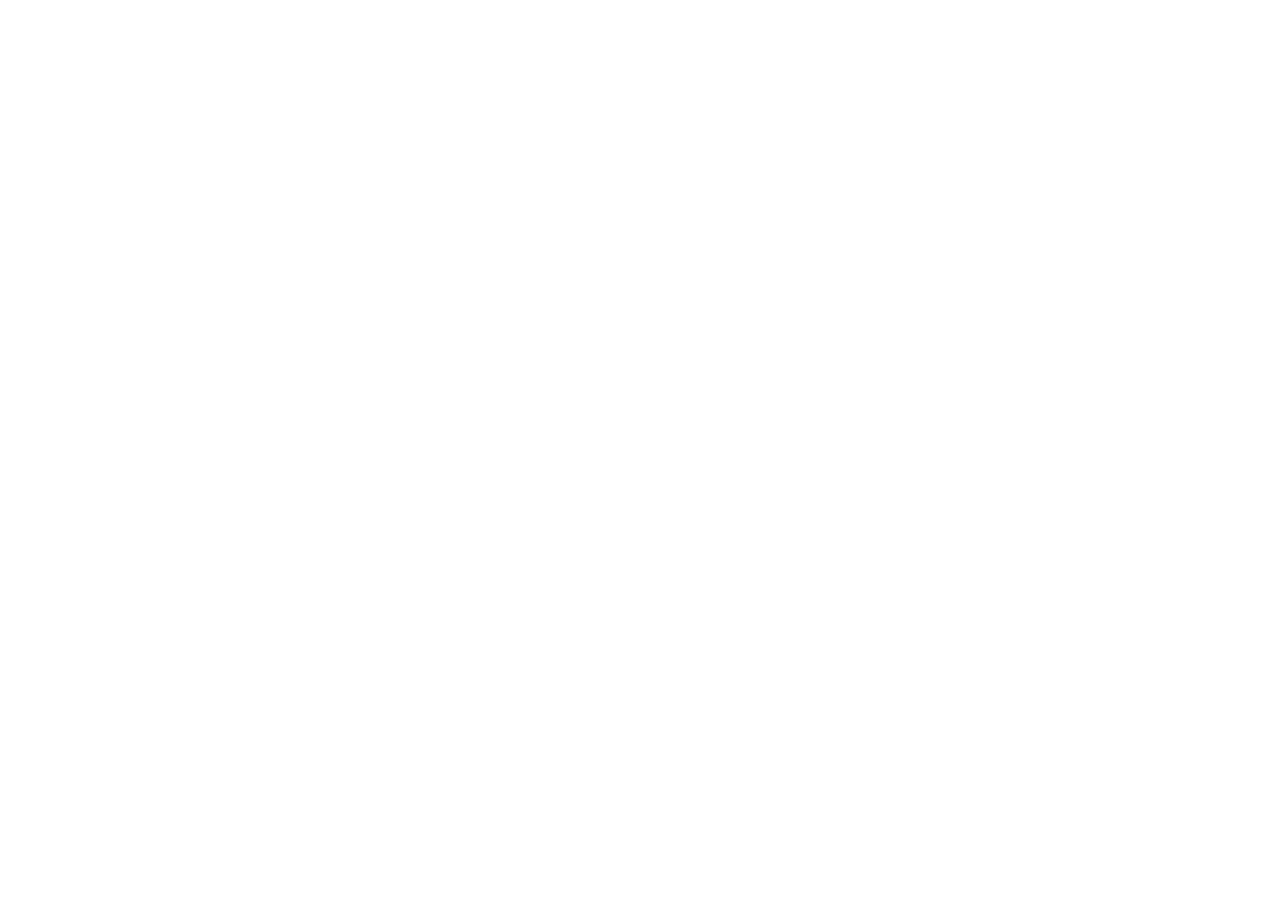
==== index.html @ 12597b74 "init project" ====
<!DOCTYPE html>
<html lang="en">
  <head>
    <meta charset="UTF-8" />
    <meta http-equiv="X-UA-Compatible" content="IE=edge" />
    <meta name="viewport" content="width=device-width, initial-scale=1.0" />
    <title>Document</title>
  </head>
  <body></body>
</html>
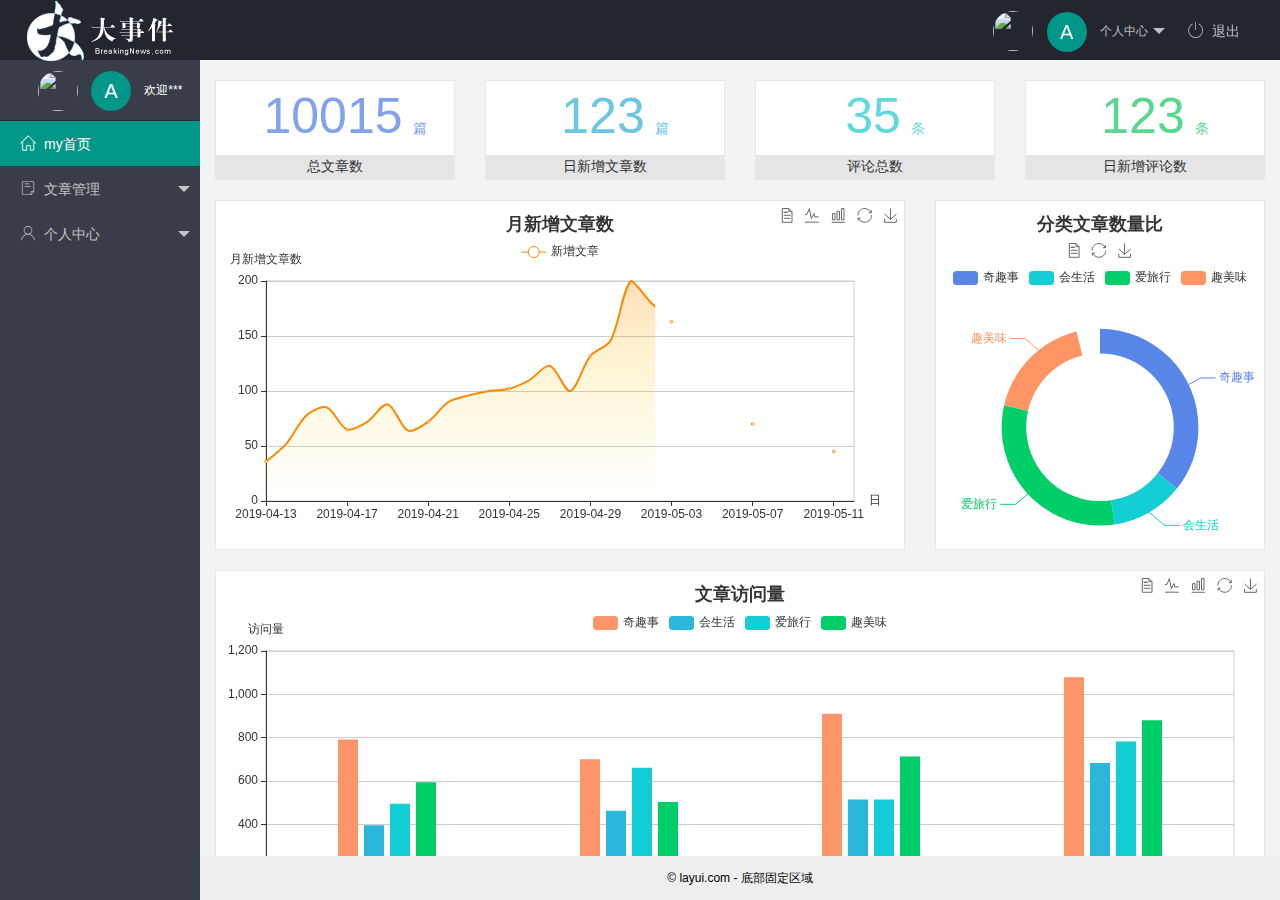
==== commit 6f96bb7e: "完成了主页功能的提交" ====
--- a/index.html
+++ b/index.html
@@ -4,7 +4,120 @@
     <meta charset="UTF-8" />
     <meta http-equiv="X-UA-Compatible" content="IE=edge" />
     <meta name="viewport" content="width=device-width, initial-scale=1.0" />
-    <title>Document</title>
+    <title>后台主页</title>
+    <!-- 导入layui的样式表 -->
+    <link rel="stylesheet" href="/assets/lib/layui/css/layui.css" />
+    <!-- 导入第三方图标库 -->
+    <link rel="stylesheet" href="/assets/fonts/iconfont.css" />
+    <!-- 导入自己的样式表 -->
+    <link rel="stylesheet" href="/assets/css/index.css" />
   </head>
-  <body></body>
+  <body class="layui-layout-body">
+    <div class="layui-layout layui-layout-admin">
+      <div class="layui-header">
+        <div class="layui-logo">
+          <img src="./assets/images/logo.png" alt="" />
+        </div>
+        <!-- 头部区域（可配合layui已有的水平导航） -->
+        <ul class="layui-nav layui-layout-right">
+          <li class="layui-nav-item">
+            <a href="javascript:;" class="userinfo">
+              <img src="http://t.cn/RCzsdCq" class="layui-nav-img" />
+              <span class="text-avatar">A</span>
+              个人中心
+            </a>
+            <dl class="layui-nav-child">
+              <dd><a href="">基本资料</a></dd>
+              <dd><a href="">更换头像</a></dd>
+              <dd><a href="">重置密码</a></dd>
+            </dl>
+          </li>
+          <li class="layui-nav-item">
+            <a href="javascript:;" id="btnLogout"><span class="iconfont icon-tuichu"></span>退出</a>
+          </li>
+        </ul>
+      </div>
+
+      <div class="layui-side layui-bg-black">
+        <div class="layui-side-scroll">
+          <div href="javascript:;" class="userinfo">
+            <img src="http://t.cn/RCzsdCq" class="layui-nav-img" />
+            <span class="text-avatar">A</span>
+            <span id="welcome">欢迎***</span>
+          </div>
+          <!-- 左侧导航区域（可配合layui已有的垂直导航） -->
+          <ul class="layui-nav layui-nav-tree" lay-shrink="all">
+            <li class="layui-nav-item layui-this">
+              <a href="./home/dashboard.html" target="fm"
+                ><span class="iconfont icon-home"></span>my首页</a
+              >
+            </li>
+            <li class="layui-nav-item">
+              <a class="" href="javascript:;"
+                ><span class="iconfont icon-16"></span>文章管理</a
+              >
+              <dl class="layui-nav-child">
+                <dd>
+                  <a href="javascript:;"
+                    ><i class="layui-icon layui-icon-app"></i>文章类别</a
+                  >
+                </dd>
+                <dd>
+                  <a href="javascript:;"
+                    ><i class="layui-icon layui-icon-app"></i>文章列表</a
+                  >
+                </dd>
+                <dd>
+                  <a href="javascript:;"
+                    ><i class="layui-icon layui-icon-app"></i>发布文章</a
+                  >
+                </dd>
+              </dl>
+            </li>
+            <li class="layui-nav-item">
+              <a href="javascript:;"
+                ><span class="iconfont icon-user"></span>个人中心</a
+              >
+              <dl class="layui-nav-child">
+                <dd>
+                  <a href="javascript:;"
+                    ><i class="layui-icon layui-icon-app"></i>基本资料</a
+                  >
+                </dd>
+                <dd>
+                  <a href="javascript:;"
+                    ><i class="layui-icon layui-icon-app"></i>更换头像</a
+                  >
+                </dd>
+                <dd>
+                  <a href="javascript:;"
+                    ><i class="layui-icon layui-icon-app"></i>重置密码</a
+                  >
+                </dd>
+              </dl>
+            </li>
+          </ul>
+        </div>
+      </div>
+
+      <div class="layui-body">
+        <!-- 内容主体区域 -->
+        <iframe name="fm" src="./home/dashboard.html" frameborder="0"></iframe>
+      </div>
+
+      <div class="layui-footer">
+        <!-- 底部固定区域 -->
+        © layui.com - 底部固定区域
+      </div>
+    </div>
+
+    <!-- 导入layui的js文件 -->
+    <script src="/assets/lib/layui/layui.all.js"></script>
+    <!-- 导入jquery -->
+    <script src="/assets/lib/jquery.js"></script>
+    <!-- 导入自己封装的baseAPI -->
+    <script src="/assets/js/baseAPI.js"></script>
+    <!-- 导入自己的jquery文件 -->
+    <script src="/assets/js/index.js"></script>
+  </body>
 </html>
--- a/assets/lib/layui/css/layui.css
+++ b/assets/lib/layui/css/layui.css
@@ -0,0 +1,2 @@
+/** layui-v2.5.5 MIT License By https://www.layui.com */
+ .layui-inline,img{display:inline-block;vertical-align:middle}h1,h2,h3,h4,h5,h6{font-weight:400}.layui-edge,.layui-header,.layui-inline,.layui-main{position:relative}.layui-body,.layui-edge,.layui-elip{overflow:hidden}.layui-btn,.layui-edge,.layui-inline,img{vertical-align:middle}.layui-btn,.layui-disabled,.layui-icon,.layui-unselect{-moz-user-select:none;-webkit-user-select:none;-ms-user-select:none}.layui-elip,.layui-form-checkbox span,.layui-form-pane .layui-form-label{text-overflow:ellipsis;white-space:nowrap}.layui-breadcrumb,.layui-tree-btnGroup{visibility:hidden}blockquote,body,button,dd,div,dl,dt,form,h1,h2,h3,h4,h5,h6,input,li,ol,p,pre,td,textarea,th,ul{margin:0;padding:0;-webkit-tap-highlight-color:rgba(0,0,0,0)}a:active,a:hover{outline:0}img{border:none}li{list-style:none}table{border-collapse:collapse;border-spacing:0}h4,h5,h6{font-size:100%}button,input,optgroup,option,select,textarea{font-family:inherit;font-size:inherit;font-style:inherit;font-weight:inherit;outline:0}pre{white-space:pre-wrap;white-space:-moz-pre-wrap;white-space:-pre-wrap;white-space:-o-pre-wrap;word-wrap:break-word}body{line-height:24px;font:14px Helvetica Neue,Helvetica,PingFang SC,Tahoma,Arial,sans-serif}hr{height:1px;margin:10px 0;border:0;clear:both}a{color:#333;text-decoration:none}a:hover{color:#777}a cite{font-style:normal;*cursor:pointer}.layui-border-box,.layui-border-box *{box-sizing:border-box}.layui-box,.layui-box *{box-sizing:content-box}.layui-clear{clear:both;*zoom:1}.layui-clear:after{content:'\20';clear:both;*zoom:1;display:block;height:0}.layui-inline{*display:inline;*zoom:1}.layui-edge{display:inline-block;width:0;height:0;border-width:6px;border-style:dashed;border-color:transparent}.layui-edge-top{top:-4px;border-bottom-color:#999;border-bottom-style:solid}.layui-edge-right{border-left-color:#999;border-left-style:solid}.layui-edge-bottom{top:2px;border-top-color:#999;border-top-style:solid}.layui-edge-left{border-right-color:#999;border-right-style:solid}.layui-disabled,.layui-disabled:hover{color:#d2d2d2!important;cursor:not-allowed!important}.layui-circle{border-radius:100%}.layui-show{display:block!important}.layui-hide{display:none!important}@font-face{font-family:layui-icon;src:url(../font/iconfont.eot?v=250);src:url(../font/iconfont.eot?v=250#iefix) format('embedded-opentype'),url(../font/iconfont.woff2?v=250) format('woff2'),url(../font/iconfont.woff?v=250) format('woff'),url(../font/iconfont.ttf?v=250) format('truetype'),url(../font/iconfont.svg?v=250#layui-icon) format('svg')}.layui-icon{font-family:layui-icon!important;font-size:16px;font-style:normal;-webkit-font-smoothing:antialiased;-moz-osx-font-smoothing:grayscale}.layui-icon-reply-fill:before{content:"\e611"}.layui-icon-set-fill:before{content:"\e614"}.layui-icon-menu-fill:before{content:"\e60f"}.layui-icon-search:before{content:"\e615"}.layui-icon-share:before{content:"\e641"}.layui-icon-set-sm:before{content:"\e620"}.layui-icon-engine:before{content:"\e628"}.layui-icon-close:before{content:"\1006"}.layui-icon-close-fill:before{content:"\1007"}.layui-icon-chart-screen:before{content:"\e629"}.layui-icon-star:before{content:"\e600"}.layui-icon-circle-dot:before{content:"\e617"}.layui-icon-chat:before{content:"\e606"}.layui-icon-release:before{content:"\e609"}.layui-icon-list:before{content:"\e60a"}.layui-icon-chart:before{content:"\e62c"}.layui-icon-ok-circle:before{content:"\1005"}.layui-icon-layim-theme:before{content:"\e61b"}.layui-icon-table:before{content:"\e62d"}.layui-icon-right:before{content:"\e602"}.layui-icon-left:before{content:"\e603"}.layui-icon-cart-simple:before{content:"\e698"}.layui-icon-face-cry:before{content:"\e69c"}.layui-icon-face-smile:before{content:"\e6af"}.layui-icon-survey:before{content:"\e6b2"}.layui-icon-tree:before{content:"\e62e"}.layui-icon-upload-circle:before{content:"\e62f"}.layui-icon-add-circle:before{content:"\e61f"}.layui-icon-download-circle:before{content:"\e601"}.layui-icon-templeate-1:before{content:"\e630"}.layui-icon-util:before{content:"\e631"}.layui-icon-face-surprised:before{content:"\e664"}.layui-icon-edit:before{content:"\e642"}.layui-icon-speaker:before{content:"\e645"}.layui-icon-down:before{content:"\e61a"}.layui-icon-file:before{content:"\e621"}.layui-icon-layouts:before{content:"\e632"}.layui-icon-rate-half:before{content:"\e6c9"}.layui-icon-add-circle-fine:before{content:"\e608"}.layui-icon-prev-circle:before{content:"\e633"}.layui-icon-read:before{content:"\e705"}.layui-icon-404:before{content:"\e61c"}.layui-icon-carousel:before{content:"\e634"}.layui-icon-help:before{content:"\e607"}.layui-icon-code-circle:before{content:"\e635"}.layui-icon-water:before{content:"\e636"}.layui-icon-username:before{content:"\e66f"}.layui-icon-find-fill:before{content:"\e670"}.layui-icon-about:before{content:"\e60b"}.layui-icon-location:before{content:"\e715"}.layui-icon-up:before{content:"\e619"}.layui-icon-pause:before{content:"\e651"}.layui-icon-date:before{content:"\e637"}.layui-icon-layim-uploadfile:before{content:"\e61d"}.layui-icon-delete:before{content:"\e640"}.layui-icon-play:before{content:"\e652"}.layui-icon-top:before{content:"\e604"}.layui-icon-friends:before{content:"\e612"}.layui-icon-refresh-3:before{content:"\e9aa"}.layui-icon-ok:before{content:"\e605"}.layui-icon-layer:before{content:"\e638"}.layui-icon-face-smile-fine:before{content:"\e60c"}.layui-icon-dollar:before{content:"\e659"}.layui-icon-group:before{content:"\e613"}.layui-icon-layim-download:before{content:"\e61e"}.layui-icon-picture-fine:before{content:"\e60d"}.layui-icon-link:before{content:"\e64c"}.layui-icon-diamond:before{content:"\e735"}.layui-icon-log:before{content:"\e60e"}.layui-icon-rate-solid:before{content:"\e67a"}.layui-icon-fonts-del:before{content:"\e64f"}.layui-icon-unlink:before{content:"\e64d"}.layui-icon-fonts-clear:before{content:"\e639"}.layui-icon-triangle-r:before{content:"\e623"}.layui-icon-circle:before{content:"\e63f"}.layui-icon-radio:before{content:"\e643"}.layui-icon-align-center:before{content:"\e647"}.layui-icon-align-right:before{content:"\e648"}.layui-icon-align-left:before{content:"\e649"}.layui-icon-loading-1:before{content:"\e63e"}.layui-icon-return:before{content:"\e65c"}.layui-icon-fonts-strong:before{content:"\e62b"}.layui-icon-upload:before{content:"\e67c"}.layui-icon-dialogue:before{content:"\e63a"}.layui-icon-video:before{content:"\e6ed"}.layui-icon-headset:before{content:"\e6fc"}.layui-icon-cellphone-fine:before{content:"\e63b"}.layui-icon-add-1:before{content:"\e654"}.layui-icon-face-smile-b:before{content:"\e650"}.layui-icon-fonts-html:before{content:"\e64b"}.layui-icon-form:before{content:"\e63c"}.layui-icon-cart:before{content:"\e657"}.layui-icon-camera-fill:before{content:"\e65d"}.layui-icon-tabs:before{content:"\e62a"}.layui-icon-fonts-code:before{content:"\e64e"}.layui-icon-fire:before{content:"\e756"}.layui-icon-set:before{content:"\e716"}.layui-icon-fonts-u:before{content:"\e646"}.layui-icon-triangle-d:before{content:"\e625"}.layui-icon-tips:before{content:"\e702"}.layui-icon-picture:before{content:"\e64a"}.layui-icon-more-vertical:before{content:"\e671"}.layui-icon-flag:before{content:"\e66c"}.layui-icon-loading:before{content:"\e63d"}.layui-icon-fonts-i:before{content:"\e644"}.layui-icon-refresh-1:before{content:"\e666"}.layui-icon-rmb:before{content:"\e65e"}.layui-icon-home:before{content:"\e68e"}.layui-icon-user:before{content:"\e770"}.layui-icon-notice:before{content:"\e667"}.layui-icon-login-weibo:before{content:"\e675"}.layui-icon-voice:before{content:"\e688"}.layui-icon-upload-drag:before{content:"\e681"}.layui-icon-login-qq:before{content:"\e676"}.layui-icon-snowflake:before{content:"\e6b1"}.layui-icon-file-b:before{content:"\e655"}.layui-icon-template:before{content:"\e663"}.layui-icon-auz:before{content:"\e672"}.layui-icon-console:before{content:"\e665"}.layui-icon-app:before{content:"\e653"}.layui-icon-prev:before{content:"\e65a"}.layui-icon-website:before{content:"\e7ae"}.layui-icon-next:before{content:"\e65b"}.layui-icon-component:before{content:"\e857"}.layui-icon-more:before{content:"\e65f"}.layui-icon-login-wechat:before{content:"\e677"}.layui-icon-shrink-right:before{content:"\e668"}.layui-icon-spread-left:before{content:"\e66b"}.layui-icon-camera:before{content:"\e660"}.layui-icon-note:before{content:"\e66e"}.layui-icon-refresh:before{content:"\e669"}.layui-icon-female:before{content:"\e661"}.layui-icon-male:before{content:"\e662"}.layui-icon-password:before{content:"\e673"}.layui-icon-senior:before{content:"\e674"}.layui-icon-theme:before{content:"\e66a"}.layui-icon-tread:before{content:"\e6c5"}.layui-icon-praise:before{content:"\e6c6"}.layui-icon-star-fill:before{content:"\e658"}.layui-icon-rate:before{content:"\e67b"}.layui-icon-template-1:before{content:"\e656"}.layui-icon-vercode:before{content:"\e679"}.layui-icon-cellphone:before{content:"\e678"}.layui-icon-screen-full:before{content:"\e622"}.layui-icon-screen-restore:before{content:"\e758"}.layui-icon-cols:before{content:"\e610"}.layui-icon-export:before{content:"\e67d"}.layui-icon-print:before{content:"\e66d"}.layui-icon-slider:before{content:"\e714"}.layui-icon-addition:before{content:"\e624"}.layui-icon-subtraction:before{content:"\e67e"}.layui-icon-service:before{content:"\e626"}.layui-icon-transfer:before{content:"\e691"}.layui-main{width:1140px;margin:0 auto}.layui-header{z-index:1000;height:60px}.layui-header a:hover{transition:all .5s;-webkit-transition:all .5s}.layui-side{position:fixed;left:0;top:0;bottom:0;z-index:999;width:200px;overflow-x:hidden}.layui-side-scroll{position:relative;width:220px;height:100%;overflow-x:hidden}.layui-body{position:absolute;left:200px;right:0;top:0;bottom:0;z-index:998;width:auto;overflow-y:auto;box-sizing:border-box}.layui-layout-body{overflow:hidden}.layui-layout-admin .layui-header{background-color:#23262E}.layui-layout-admin .layui-side{top:60px;width:200px;overflow-x:hidden}.layui-layout-admin .layui-body{position:fixed;top:60px;bottom:44px}.layui-layout-admin .layui-main{width:auto;margin:0 15px}.layui-layout-admin .layui-footer{position:fixed;left:200px;right:0;bottom:0;height:44px;line-height:44px;padding:0 15px;background-color:#eee}.layui-layout-admin .layui-logo{position:absolute;left:0;top:0;width:200px;height:100%;line-height:60px;text-align:center;color:#009688;font-size:16px}.layui-layout-admin .layui-header .layui-nav{background:0 0}.layui-layout-left{position:absolute!important;left:200px;top:0}.layui-layout-right{position:absolute!important;right:0;top:0}.layui-container{position:relative;margin:0 auto;padding:0 15px;box-sizing:border-box}.layui-fluid{position:relative;margin:0 auto;padding:0 15px}.layui-row:after,.layui-row:before{content:'';display:block;clear:both}.layui-col-lg1,.layui-col-lg10,.layui-col-lg11,.layui-col-lg12,.layui-col-lg2,.layui-col-lg3,.layui-col-lg4,.layui-col-lg5,.layui-col-lg6,.layui-col-lg7,.layui-col-lg8,.layui-col-lg9,.layui-col-md1,.layui-col-md10,.layui-col-md11,.layui-col-md12,.layui-col-md2,.layui-col-md3,.layui-col-md4,.layui-col-md5,.layui-col-md6,.layui-col-md7,.layui-col-md8,.layui-col-md9,.layui-col-sm1,.layui-col-sm10,.layui-col-sm11,.layui-col-sm12,.layui-col-sm2,.layui-col-sm3,.layui-col-sm4,.layui-col-sm5,.layui-col-sm6,.layui-col-sm7,.layui-col-sm8,.layui-col-sm9,.layui-col-xs1,.layui-col-xs10,.layui-col-xs11,.layui-col-xs12,.layui-col-xs2,.layui-col-xs3,.layui-col-xs4,.layui-col-xs5,.layui-col-xs6,.layui-col-xs7,.layui-col-xs8,.layui-col-xs9{position:relative;display:block;box-sizing:border-box}.layui-col-xs1,.layui-col-xs10,.layui-col-xs11,.layui-col-xs12,.layui-col-xs2,.layui-col-xs3,.layui-col-xs4,.layui-col-xs5,.layui-col-xs6,.layui-col-xs7,.layui-col-xs8,.layui-col-xs9{float:left}.layui-col-xs1{width:8.33333333%}.layui-col-xs2{width:16.66666667%}.layui-col-xs3{width:25%}.layui-col-xs4{width:33.33333333%}.layui-col-xs5{width:41.66666667%}.layui-col-xs6{width:50%}.layui-col-xs7{width:58.33333333%}.layui-col-xs8{width:66.66666667%}.layui-col-xs9{width:75%}.layui-col-xs10{width:83.33333333%}.layui-col-xs11{width:91.66666667%}.layui-col-xs12{width:100%}.layui-col-xs-offset1{margin-left:8.33333333%}.layui-col-xs-offset2{margin-left:16.66666667%}.layui-col-xs-offset3{margin-left:25%}.layui-col-xs-offset4{margin-left:33.33333333%}.layui-col-xs-offset5{margin-left:41.66666667%}.layui-col-xs-offset6{margin-left:50%}.layui-col-xs-offset7{margin-left:58.33333333%}.layui-col-xs-offset8{margin-left:66.66666667%}.layui-col-xs-offset9{margin-left:75%}.layui-col-xs-offset10{margin-left:83.33333333%}.layui-col-xs-offset11{margin-left:91.66666667%}.layui-col-xs-offset12{margin-left:100%}@media screen and (max-width:768px){.layui-hide-xs{display:none!important}.layui-show-xs-block{display:block!important}.layui-show-xs-inline{display:inline!important}.layui-show-xs-inline-block{display:inline-block!important}}@media screen and (min-width:768px){.layui-container{width:750px}.layui-hide-sm{display:none!important}.layui-show-sm-block{display:block!important}.layui-show-sm-inline{display:inline!important}.layui-show-sm-inline-block{display:inline-block!important}.layui-col-sm1,.layui-col-sm10,.layui-col-sm11,.layui-col-sm12,.layui-col-sm2,.layui-col-sm3,.layui-col-sm4,.layui-col-sm5,.layui-col-sm6,.layui-col-sm7,.layui-col-sm8,.layui-col-sm9{float:left}.layui-col-sm1{width:8.33333333%}.layui-col-sm2{width:16.66666667%}.layui-col-sm3{width:25%}.layui-col-sm4{width:33.33333333%}.layui-col-sm5{width:41.66666667%}.layui-col-sm6{width:50%}.layui-col-sm7{width:58.33333333%}.layui-col-sm8{width:66.66666667%}.layui-col-sm9{width:75%}.layui-col-sm10{width:83.33333333%}.layui-col-sm11{width:91.66666667%}.layui-col-sm12{width:100%}.layui-col-sm-offset1{margin-left:8.33333333%}.layui-col-sm-offset2{margin-left:16.66666667%}.layui-col-sm-offset3{margin-left:25%}.layui-col-sm-offset4{margin-left:33.33333333%}.layui-col-sm-offset5{margin-left:41.66666667%}.layui-col-sm-offset6{margin-left:50%}.layui-col-sm-offset7{margin-left:58.33333333%}.layui-col-sm-offset8{margin-left:66.66666667%}.layui-col-sm-offset9{margin-left:75%}.layui-col-sm-offset10{margin-left:83.33333333%}.layui-col-sm-offset11{margin-left:91.66666667%}.layui-col-sm-offset12{margin-left:100%}}@media screen and (min-width:992px){.layui-container{width:970px}.layui-hide-md{display:none!important}.layui-show-md-block{display:block!important}.layui-show-md-inline{display:inline!important}.layui-show-md-inline-block{display:inline-block!important}.layui-col-md1,.layui-col-md10,.layui-col-md11,.layui-col-md12,.layui-col-md2,.layui-col-md3,.layui-col-md4,.layui-col-md5,.layui-col-md6,.layui-col-md7,.layui-col-md8,.layui-col-md9{float:left}.layui-col-md1{width:8.33333333%}.layui-col-md2{width:16.66666667%}.layui-col-md3{width:25%}.layui-col-md4{width:33.33333333%}.layui-col-md5{width:41.66666667%}.layui-col-md6{width:50%}.layui-col-md7{width:58.33333333%}.layui-col-md8{width:66.66666667%}.layui-col-md9{width:75%}.layui-col-md10{width:83.33333333%}.layui-col-md11{width:91.66666667%}.layui-col-md12{width:100%}.layui-col-md-offset1{margin-left:8.33333333%}.layui-col-md-offset2{margin-left:16.66666667%}.layui-col-md-offset3{margin-left:25%}.layui-col-md-offset4{margin-left:33.33333333%}.layui-col-md-offset5{margin-left:41.66666667%}.layui-col-md-offset6{margin-left:50%}.layui-col-md-offset7{margin-left:58.33333333%}.layui-col-md-offset8{margin-left:66.66666667%}.layui-col-md-offset9{margin-left:75%}.layui-col-md-offset10{margin-left:83.33333333%}.layui-col-md-offset11{margin-left:91.66666667%}.layui-col-md-offset12{margin-left:100%}}@media screen and (min-width:1200px){.layui-container{width:1170px}.layui-hide-lg{display:none!important}.layui-show-lg-block{display:block!important}.layui-show-lg-inline{display:inline!important}.layui-show-lg-inline-block{display:inline-block!important}.layui-col-lg1,.layui-col-lg10,.layui-col-lg11,.layui-col-lg12,.layui-col-lg2,.layui-col-lg3,.layui-col-lg4,.layui-col-lg5,.layui-col-lg6,.layui-col-lg7,.layui-col-lg8,.layui-col-lg9{float:left}.layui-col-lg1{width:8.33333333%}.layui-col-lg2{width:16.66666667%}.layui-col-lg3{width:25%}.layui-col-lg4{width:33.33333333%}.layui-col-lg5{width:41.66666667%}.layui-col-lg6{width:50%}.layui-col-lg7{width:58.33333333%}.layui-col-lg8{width:66.66666667%}.layui-col-lg9{width:75%}.layui-col-lg10{width:83.33333333%}.layui-col-lg11{width:91.66666667%}.layui-col-lg12{width:100%}.layui-col-lg-offset1{margin-left:8.33333333%}.layui-col-lg-offset2{margin-left:16.66666667%}.layui-col-lg-offset3{margin-left:25%}.layui-col-lg-offset4{margin-left:33.33333333%}.layui-col-lg-offset5{margin-left:41.66666667%}.layui-col-lg-offset6{margin-left:50%}.layui-col-lg-offset7{margin-left:58.33333333%}.layui-col-lg-offset8{margin-left:66.66666667%}.layui-col-lg-offset9{margin-left:75%}.layui-col-lg-offset10{margin-left:83.33333333%}.layui-col-lg-offset11{margin-left:91.66666667%}.layui-col-lg-offset12{margin-left:100%}}.layui-col-space1{margin:-.5px}.layui-col-space1>*{padding:.5px}.layui-col-space3{margin:-1.5px}.layui-col-space3>*{padding:1.5px}.layui-col-space5{margin:-2.5px}.layui-col-space5>*{padding:2.5px}.layui-col-space8{margin:-3.5px}.layui-col-space8>*{padding:3.5px}.layui-col-space10{margin:-5px}.layui-col-space10>*{padding:5px}.layui-col-space12{margin:-6px}.layui-col-space12>*{padding:6px}.layui-col-space15{margin:-7.5px}.layui-col-space15>*{padding:7.5px}.layui-col-space18{margin:-9px}.layui-col-space18>*{padding:9px}.layui-col-space20{margin:-10px}.layui-col-space20>*{padding:10px}.layui-col-space22{margin:-11px}.layui-col-space22>*{padding:11px}.layui-col-space25{margin:-12.5px}.layui-col-space25>*{padding:12.5px}.layui-col-space30{margin:-15px}.layui-col-space30>*{padding:15px}.layui-btn,.layui-input,.layui-select,.layui-textarea,.layui-upload-button{outline:0;-webkit-appearance:none;transition:all .3s;-webkit-transition:all .3s;box-sizing:border-box}.layui-elem-quote{margin-bottom:10px;padding:15px;line-height:22px;border-left:5px solid #009688;border-radius:0 2px 2px 0;background-color:#f2f2f2}.layui-quote-nm{border-style:solid;border-width:1px 1px 1px 5px;background:0 0}.layui-elem-field{margin-bottom:10px;padding:0;border-width:1px;border-style:solid}.layui-elem-field legend{margin-left:20px;padding:0 10px;font-size:20px;font-weight:300}.layui-field-title{margin:10px 0 20px;border-width:1px 0 0}.layui-field-box{padding:10px 15px}.layui-field-title .layui-field-box{padding:10px 0}.layui-progress{position:relative;height:6px;border-radius:20px;background-color:#e2e2e2}.layui-progress-bar{position:absolute;left:0;top:0;width:0;max-width:100%;height:6px;border-radius:20px;text-align:right;background-color:#5FB878;transition:all .3s;-webkit-transition:all .3s}.layui-progress-big,.layui-progress-big .layui-progress-bar{height:18px;line-height:18px}.layui-progress-text{position:relative;top:-20px;line-height:18px;font-size:12px;color:#666}.layui-progress-big .layui-progress-text{position:static;padding:0 10px;color:#fff}.layui-collapse{border-width:1px;border-style:solid;border-radius:2px}.layui-colla-content,.layui-colla-item{border-top-width:1px;border-top-style:solid}.layui-colla-item:first-child{border-top:none}.layui-colla-title{position:relative;height:42px;line-height:42px;padding:0 15px 0 35px;color:#333;background-color:#f2f2f2;cursor:pointer;font-size:14px;overflow:hidden}.layui-colla-content{display:none;padding:10px 15px;line-height:22px;color:#666}.layui-colla-icon{position:absolute;left:15px;top:0;font-size:14px}.layui-card{margin-bottom:15px;border-radius:2px;background-color:#fff;box-shadow:0 1px 2px 0 rgba(0,0,0,.05)}.layui-card:last-child{margin-bottom:0}.layui-card-header{position:relative;height:42px;line-height:42px;padding:0 15px;border-bottom:1px solid #f6f6f6;color:#333;border-radius:2px 2px 0 0;font-size:14px}.layui-bg-black,.layui-bg-blue,.layui-bg-cyan,.layui-bg-green,.layui-bg-orange,.layui-bg-red{color:#fff!important}.layui-card-body{position:relative;padding:10px 15px;line-height:24px}.layui-card-body[pad15]{padding:15px}.layui-card-body[pad20]{padding:20px}.layui-card-body .layui-table{margin:5px 0}.layui-card .layui-tab{margin:0}.layui-panel-window{position:relative;padding:15px;border-radius:0;border-top:5px solid #E6E6E6;background-color:#fff}.layui-auxiliar-moving{position:fixed;left:0;right:0;top:0;bottom:0;width:100%;height:100%;background:0 0;z-index:9999999999}.layui-form-label,.layui-form-mid,.layui-form-select,.layui-input-block,.layui-input-inline,.layui-textarea{position:relative}.layui-bg-red{background-color:#FF5722!important}.layui-bg-orange{background-color:#FFB800!important}.layui-bg-green{background-color:#009688!important}.layui-bg-cyan{background-color:#2F4056!important}.layui-bg-blue{background-color:#1E9FFF!important}.layui-bg-black{background-color:#393D49!important}.layui-bg-gray{background-color:#eee!important;color:#666!important}.layui-badge-rim,.layui-colla-content,.layui-colla-item,.layui-collapse,.layui-elem-field,.layui-form-pane .layui-form-item[pane],.layui-form-pane .layui-form-label,.layui-input,.layui-layedit,.layui-layedit-tool,.layui-quote-nm,.layui-select,.layui-tab-bar,.layui-tab-card,.layui-tab-title,.layui-tab-title .layui-this:after,.layui-textarea{border-color:#e6e6e6}.layui-timeline-item:before,hr{background-color:#e6e6e6}.layui-text{line-height:22px;font-size:14px;color:#666}.layui-text h1,.layui-text h2,.layui-text h3{font-weight:500;color:#333}.layui-text h1{font-size:30px}.layui-text h2{font-size:24px}.layui-text h3{font-size:18px}.layui-text a:not(.layui-btn){color:#01AAED}.layui-text a:not(.layui-btn):hover{text-decoration:underline}.layui-text ul{padding:5px 0 5px 15px}.layui-text ul li{margin-top:5px;list-style-type:disc}.layui-text em,.layui-word-aux{color:#999!important;padding:0 5px!important}.layui-btn{display:inline-block;height:38px;line-height:38px;padding:0 18px;background-color:#009688;color:#fff;white-space:nowrap;text-align:center;font-size:14px;border:none;border-radius:2px;cursor:pointer}.layui-btn:hover{opacity:.8;filter:alpha(opacity=80);color:#fff}.layui-btn:active{opacity:1;filter:alpha(opacity=100)}.layui-btn+.layui-btn{margin-left:10px}.layui-btn-container{font-size:0}.layui-btn-container .layui-btn{margin-right:10px;margin-bottom:10px}.layui-btn-container .layui-btn+.layui-btn{margin-left:0}.layui-table .layui-btn-container .layui-btn{margin-bottom:9px}.layui-btn-radius{border-radius:100px}.layui-btn .layui-icon{margin-right:3px;font-size:18px;vertical-align:bottom;vertical-align:middle\9}.layui-btn-primary{border:1px solid #C9C9C9;background-color:#fff;color:#555}.layui-btn-primary:hover{border-color:#009688;color:#333}.layui-btn-normal{background-color:#1E9FFF}.layui-btn-warm{background-color:#FFB800}.layui-btn-danger{background-color:#FF5722}.layui-btn-checked{background-color:#5FB878}.layui-btn-disabled,.layui-btn-disabled:active,.layui-btn-disabled:hover{border:1px solid #e6e6e6;background-color:#FBFBFB;color:#C9C9C9;cursor:not-allowed;opacity:1}.layui-btn-lg{height:44px;line-height:44px;padding:0 25px;font-size:16px}.layui-btn-sm{height:30px;line-height:30px;padding:0 10px;font-size:12px}.layui-btn-sm i{font-size:16px!important}.layui-btn-xs{height:22px;line-height:22px;padding:0 5px;font-size:12px}.layui-btn-xs i{font-size:14px!important}.layui-btn-group{display:inline-block;vertical-align:middle;font-size:0}.layui-btn-group .layui-btn{margin-left:0!important;margin-right:0!important;border-left:1px solid rgba(255,255,255,.5);border-radius:0}.layui-btn-group .layui-btn-primary{border-left:none}.layui-btn-group .layui-btn-primary:hover{border-color:#C9C9C9;color:#009688}.layui-btn-group .layui-btn:first-child{border-left:none;border-radius:2px 0 0 2px}.layui-btn-group .layui-btn-primary:first-child{border-left:1px solid #c9c9c9}.layui-btn-group .layui-btn:last-child{border-radius:0 2px 2px 0}.layui-btn-group .layui-btn+.layui-btn{margin-left:0}.layui-btn-group+.layui-btn-group{margin-left:10px}.layui-btn-fluid{width:100%}.layui-input,.layui-select,.layui-textarea{height:38px;line-height:1.3;line-height:38px\9;border-width:1px;border-style:solid;background-color:#fff;border-radius:2px}.layui-input::-webkit-input-placeholder,.layui-select::-webkit-input-placeholder,.layui-textarea::-webkit-input-placeholder{line-height:1.3}.layui-input,.layui-textarea{display:block;width:100%;padding-left:10px}.layui-input:hover,.layui-textarea:hover{border-color:#D2D2D2!important}.layui-input:focus,.layui-textarea:focus{border-color:#C9C9C9!important}.layui-textarea{min-height:100px;height:auto;line-height:20px;padding:6px 10px;resize:vertical}.layui-select{padding:0 10px}.layui-form input[type=checkbox],.layui-form input[type=radio],.layui-form select{display:none}.layui-form [lay-ignore]{display:initial}.layui-form-item{margin-bottom:15px;clear:both;*zoom:1}.layui-form-item:after{content:'\20';clear:both;*zoom:1;display:block;height:0}.layui-form-label{float:left;display:block;padding:9px 15px;width:80px;font-weight:400;line-height:20px;text-align:right}.layui-form-label-col{display:block;float:none;padding:9px 0;line-height:20px;text-align:left}.layui-form-item .layui-inline{margin-bottom:5px;margin-right:10px}.layui-input-block{margin-left:110px;min-height:36px}.layui-input-inline{display:inline-block;vertical-align:middle}.layui-form-item .layui-input-inline{float:left;width:190px;margin-right:10px}.layui-form-text .layui-input-inline{width:auto}.layui-form-mid{float:left;display:block;padding:9px 0!important;line-height:20px;margin-right:10px}.layui-form-danger+.layui-form-select .layui-input,.layui-form-danger:focus{border-color:#FF5722!important}.layui-form-select .layui-input{padding-right:30px;cursor:pointer}.layui-form-select .layui-edge{position:absolute;right:10px;top:50%;margin-top:-3px;cursor:pointer;border-width:6px;border-top-color:#c2c2c2;border-top-style:solid;transition:all .3s;-webkit-transition:all .3s}.layui-form-select dl{display:none;position:absolute;left:0;top:42px;padding:5px 0;z-index:899;min-width:100%;border:1px solid #d2d2d2;max-height:300px;overflow-y:auto;background-color:#fff;border-radius:2px;box-shadow:0 2px 4px rgba(0,0,0,.12);box-sizing:border-box}.layui-form-select dl dd,.layui-form-select dl dt{padding:0 10px;line-height:36px;white-space:nowrap;overflow:hidden;text-overflow:ellipsis}.layui-form-select dl dt{font-size:12px;color:#999}.layui-form-select dl dd{cursor:pointer}.layui-form-select dl dd:hover{background-color:#f2f2f2;-webkit-transition:.5s all;transition:.5s all}.layui-form-select .layui-select-group dd{padding-left:20px}.layui-form-select dl dd.layui-select-tips{padding-left:10px!important;color:#999}.layui-form-select dl dd.layui-this{background-color:#5FB878;color:#fff}.layui-form-checkbox,.layui-form-select dl dd.layui-disabled{background-color:#fff}.layui-form-selected dl{display:block}.layui-form-checkbox,.layui-form-checkbox *,.layui-form-switch{display:inline-block;vertical-align:middle}.layui-form-selected .layui-edge{margin-top:-9px;-webkit-transform:rotate(180deg);transform:rotate(180deg);margin-top:-3px\9}:root .layui-form-selected .layui-edge{margin-top:-9px\0/IE9}.layui-form-selectup dl{top:auto;bottom:42px}.layui-select-none{margin:5px 0;text-align:center;color:#999}.layui-select-disabled .layui-disabled{border-color:#eee!important}.layui-select-disabled .layui-edge{border-top-color:#d2d2d2}.layui-form-checkbox{position:relative;height:30px;line-height:30px;margin-right:10px;padding-right:30px;cursor:pointer;font-size:0;-webkit-transition:.1s linear;transition:.1s linear;box-sizing:border-box}.layui-form-checkbox span{padding:0 10px;height:100%;font-size:14px;border-radius:2px 0 0 2px;background-color:#d2d2d2;color:#fff;overflow:hidden}.layui-form-checkbox:hover span{background-color:#c2c2c2}.layui-form-checkbox i{position:absolute;right:0;top:0;width:30px;height:28px;border:1px solid #d2d2d2;border-left:none;border-radius:0 2px 2px 0;color:#fff;font-size:20px;text-align:center}.layui-form-checkbox:hover i{border-color:#c2c2c2;color:#c2c2c2}.layui-form-checked,.layui-form-checked:hover{border-color:#5FB878}.layui-form-checked span,.layui-form-checked:hover span{background-color:#5FB878}.layui-form-checked i,.layui-form-checked:hover i{color:#5FB878}.layui-form-item .layui-form-checkbox{margin-top:4px}.layui-form-checkbox[lay-skin=primary]{height:auto!important;line-height:normal!important;min-width:18px;min-height:18px;border:none!important;margin-right:0;padding-left:28px;padding-right:0;background:0 0}.layui-form-checkbox[lay-skin=primary] span{padding-left:0;padding-right:15px;line-height:18px;background:0 0;color:#666}.layui-form-checkbox[lay-skin=primary] i{right:auto;left:0;width:16px;height:16px;line-height:16px;border:1px solid #d2d2d2;font-size:12px;border-radius:2px;background-color:#fff;-webkit-transition:.1s linear;transition:.1s linear}.layui-form-checkbox[lay-skin=primary]:hover i{border-color:#5FB878;color:#fff}.layui-form-checked[lay-skin=primary] i{border-color:#5FB878!important;background-color:#5FB878;color:#fff}.layui-checkbox-disbaled[lay-skin=primary] span{background:0 0!important;color:#c2c2c2}.layui-checkbox-disbaled[lay-skin=primary]:hover i{border-color:#d2d2d2}.layui-form-item .layui-form-checkbox[lay-skin=primary]{margin-top:10px}.layui-form-switch{position:relative;height:22px;line-height:22px;min-width:35px;padding:0 5px;margin-top:8px;border:1px solid #d2d2d2;border-radius:20px;cursor:pointer;background-color:#fff;-webkit-transition:.1s linear;transition:.1s linear}.layui-form-switch i{position:absolute;left:5px;top:3px;width:16px;height:16px;border-radius:20px;background-color:#d2d2d2;-webkit-transition:.1s linear;transition:.1s linear}.layui-form-switch em{position:relative;top:0;width:25px;margin-left:21px;padding:0!important;text-align:center!important;color:#999!important;font-style:normal!important;font-size:12px}.layui-form-onswitch{border-color:#5FB878;background-color:#5FB878}.layui-checkbox-disbaled,.layui-checkbox-disbaled i{border-color:#e2e2e2!important}.layui-form-onswitch i{left:100%;margin-left:-21px;background-color:#fff}.layui-form-onswitch em{margin-left:5px;margin-right:21px;color:#fff!important}.layui-checkbox-disbaled span{background-color:#e2e2e2!important}.layui-checkbox-disbaled:hover i{color:#fff!important}[lay-radio]{display:none}.layui-form-radio,.layui-form-radio *{display:inline-block;vertical-align:middle}.layui-form-radio{line-height:28px;margin:6px 10px 0 0;padding-right:10px;cursor:pointer;font-size:0}.layui-form-radio *{font-size:14px}.layui-form-radio>i{margin-right:8px;font-size:22px;color:#c2c2c2}.layui-form-radio>i:hover,.layui-form-radioed>i{color:#5FB878}.layui-radio-disbaled>i{color:#e2e2e2!important}.layui-form-pane .layui-form-label{width:110px;padding:8px 15px;height:38px;line-height:20px;border-width:1px;border-style:solid;border-radius:2px 0 0 2px;text-align:center;background-color:#FBFBFB;overflow:hidden;box-sizing:border-box}.layui-form-pane .layui-input-inline{margin-left:-1px}.layui-form-pane .layui-input-block{margin-left:110px;left:-1px}.layui-form-pane .layui-input{border-radius:0 2px 2px 0}.layui-form-pane .layui-form-text .layui-form-label{float:none;width:100%;border-radius:2px;box-sizing:border-box;text-align:left}.layui-form-pane .layui-form-text .layui-input-inline{display:block;margin:0;top:-1px;clear:both}.layui-form-pane .layui-form-text .layui-input-block{margin:0;left:0;top:-1px}.layui-form-pane .layui-form-text .layui-textarea{min-height:100px;border-radius:0 0 2px 2px}.layui-form-pane .layui-form-checkbox{margin:4px 0 4px 10px}.layui-form-pane .layui-form-radio,.layui-form-pane .layui-form-switch{margin-top:6px;margin-left:10px}.layui-form-pane .layui-form-item[pane]{position:relative;border-width:1px;border-style:solid}.layui-form-pane .layui-form-item[pane] .layui-form-label{position:absolute;left:0;top:0;height:100%;border-width:0 1px 0 0}.layui-form-pane .layui-form-item[pane] .layui-input-inline{margin-left:110px}@media screen and (max-width:450px){.layui-form-item .layui-form-label{text-overflow:ellipsis;overflow:hidden;white-space:nowrap}.layui-form-item .layui-inline{display:block;margin-right:0;margin-bottom:20px;clear:both}.layui-form-item .layui-inline:after{content:'\20';clear:both;display:block;height:0}.layui-form-item .layui-input-inline{display:block;float:none;left:-3px;width:auto;margin:0 0 10px 112px}.layui-form-item .layui-input-inline+.layui-form-mid{margin-left:110px;top:-5px;padding:0}.layui-form-item .layui-form-checkbox{margin-right:5px;margin-bottom:5px}}.layui-layedit{border-width:1px;border-style:solid;border-radius:2px}.layui-layedit-tool{padding:3px 5px;border-bottom-width:1px;border-bottom-style:solid;font-size:0}.layedit-tool-fixed{position:fixed;top:0;border-top:1px solid #e2e2e2}.layui-layedit-tool .layedit-tool-mid,.layui-layedit-tool .layui-icon{display:inline-block;vertical-align:middle;text-align:center;font-size:14px}.layui-layedit-tool .layui-icon{position:relative;width:32px;height:30px;line-height:30px;margin:3px 5px;color:#777;cursor:pointer;border-radius:2px}.layui-layedit-tool .layui-icon:hover{color:#393D49}.layui-layedit-tool .layui-icon:active{color:#000}.layui-layedit-tool .layedit-tool-active{background-color:#e2e2e2;color:#000}.layui-layedit-tool .layui-disabled,.layui-layedit-tool .layui-disabled:hover{color:#d2d2d2;cursor:not-allowed}.layui-layedit-tool .layedit-tool-mid{width:1px;height:18px;margin:0 10px;background-color:#d2d2d2}.layedit-tool-html{width:50px!important;font-size:30px!important}.layedit-tool-b,.layedit-tool-code,.layedit-tool-help{font-size:16px!important}.layedit-tool-d,.layedit-tool-face,.layedit-tool-image,.layedit-tool-unlink{font-size:18px!important}.layedit-tool-image input{position:absolute;font-size:0;left:0;top:0;width:100%;height:100%;opacity:.01;filter:Alpha(opacity=1);cursor:pointer}.layui-layedit-iframe iframe{display:block;width:100%}#LAY_layedit_code{overflow:hidden}.layui-laypage{display:inline-block;*display:inline;*zoom:1;vertical-align:middle;margin:10px 0;font-size:0}.layui-laypage>a:first-child,.layui-laypage>a:first-child em{border-radius:2px 0 0 2px}.layui-laypage>a:last-child,.layui-laypage>a:last-child em{border-radius:0 2px 2px 0}.layui-laypage>:first-child{margin-left:0!important}.layui-laypage>:last-child{margin-right:0!important}.layui-laypage a,.layui-laypage button,.layui-laypage input,.layui-laypage select,.layui-laypage span{border:1px solid #e2e2e2}.layui-laypage a,.layui-laypage span{display:inline-block;*display:inline;*zoom:1;vertical-align:middle;padding:0 15px;height:28px;line-height:28px;margin:0 -1px 5px 0;background-color:#fff;color:#333;font-size:12px}.layui-flow-more a *,.layui-laypage input,.layui-table-view select[lay-ignore]{display:inline-block}.layui-laypage a:hover{color:#009688}.layui-laypage em{font-style:normal}.layui-laypage .layui-laypage-spr{color:#999;font-weight:700}.layui-laypage a{text-decoration:none}.layui-laypage .layui-laypage-curr{position:relative}.layui-laypage .layui-laypage-curr em{position:relative;color:#fff}.layui-laypage .layui-laypage-curr .layui-laypage-em{position:absolute;left:-1px;top:-1px;padding:1px;width:100%;height:100%;background-color:#009688}.layui-laypage-em{border-radius:2px}.layui-laypage-next em,.layui-laypage-prev em{font-family:Sim sun;font-size:16px}.layui-laypage .layui-laypage-count,.layui-laypage .layui-laypage-limits,.layui-laypage .layui-laypage-refresh,.layui-laypage .layui-laypage-skip{margin-left:10px;margin-right:10px;padding:0;border:none}.layui-laypage .layui-laypage-limits,.layui-laypage .layui-laypage-refresh{vertical-align:top}.layui-laypage .layui-laypage-refresh i{font-size:18px;cursor:pointer}.layui-laypage select{height:22px;padding:3px;border-radius:2px;cursor:pointer}.layui-laypage .layui-laypage-skip{height:30px;line-height:30px;color:#999}.layui-laypage button,.layui-laypage input{height:30px;line-height:30px;border-radius:2px;vertical-align:top;background-color:#fff;box-sizing:border-box}.layui-laypage input{width:40px;margin:0 10px;padding:0 3px;text-align:center}.layui-laypage input:focus,.layui-laypage select:focus{border-color:#009688!important}.layui-laypage button{margin-left:10px;padding:0 10px;cursor:pointer}.layui-table,.layui-table-view{margin:10px 0}.layui-flow-more{margin:10px 0;text-align:center;color:#999;font-size:14px}.layui-flow-more a{height:32px;line-height:32px}.layui-flow-more a *{vertical-align:top}.layui-flow-more a cite{padding:0 20px;border-radius:3px;background-color:#eee;color:#333;font-style:normal}.layui-flow-more a cite:hover{opacity:.8}.layui-flow-more a i{font-size:30px;color:#737383}.layui-table{width:100%;background-color:#fff;color:#666}.layui-table tr{transition:all .3s;-webkit-transition:all .3s}.layui-table th{text-align:left;font-weight:400}.layui-table tbody tr:hover,.layui-table thead tr,.layui-table-click,.layui-table-header,.layui-table-hover,.layui-table-mend,.layui-table-patch,.layui-table-tool,.layui-table-total,.layui-table-total tr,.layui-table[lay-even] tr:nth-child(even){background-color:#f2f2f2}.layui-table td,.layui-table th,.layui-table-col-set,.layui-table-fixed-r,.layui-table-grid-down,.layui-table-header,.layui-table-page,.layui-table-tips-main,.layui-table-tool,.layui-table-total,.layui-table-view,.layui-table[lay-skin=line],.layui-table[lay-skin=row]{border-width:1px;border-style:solid;border-color:#e6e6e6}.layui-table td,.layui-table th{position:relative;padding:9px 15px;min-height:20px;line-height:20px;font-size:14px}.layui-table[lay-skin=line] td,.layui-table[lay-skin=line] th{border-width:0 0 1px}.layui-table[lay-skin=row] td,.layui-table[lay-skin=row] th{border-width:0 1px 0 0}.layui-table[lay-skin=nob] td,.layui-table[lay-skin=nob] th{border:none}.layui-table img{max-width:100px}.layui-table[lay-size=lg] td,.layui-table[lay-size=lg] th{padding:15px 30px}.layui-table-view .layui-table[lay-size=lg] .layui-table-cell{height:40px;line-height:40px}.layui-table[lay-size=sm] td,.layui-table[lay-size=sm] th{font-size:12px;padding:5px 10px}.layui-table-view .layui-table[lay-size=sm] .layui-table-cell{height:20px;line-height:20px}.layui-table[lay-data]{display:none}.layui-table-box{position:relative;overflow:hidden}.layui-table-view .layui-table{position:relative;width:auto;margin:0}.layui-table-view .layui-table[lay-skin=line]{border-width:0 1px 0 0}.layui-table-view .layui-table[lay-skin=row]{border-width:0 0 1px}.layui-table-view .layui-table td,.layui-table-view .layui-table th{padding:5px 0;border-top:none;border-left:none}.layui-table-view .layui-table th.layui-unselect .layui-table-cell span{cursor:pointer}.layui-table-view .layui-table td{cursor:default}.layui-table-view .layui-table td[data-edit=text]{cursor:text}.layui-table-view .layui-form-checkbox[lay-skin=primary] i{width:18px;height:18px}.layui-table-view .layui-form-radio{line-height:0;padding:0}.layui-table-view .layui-form-radio>i{margin:0;font-size:20px}.layui-table-init{position:absolute;left:0;top:0;width:100%;height:100%;text-align:center;z-index:110}.layui-table-init .layui-icon{position:absolute;left:50%;top:50%;margin:-15px 0 0 -15px;font-size:30px;color:#c2c2c2}.layui-table-header{border-width:0 0 1px;overflow:hidden}.layui-table-header .layui-table{margin-bottom:-1px}.layui-table-tool .layui-inline[lay-event]{position:relative;width:26px;height:26px;padding:5px;line-height:16px;margin-right:10px;text-align:center;color:#333;border:1px solid #ccc;cursor:pointer;-webkit-transition:.5s all;transition:.5s all}.layui-table-tool .layui-inline[lay-event]:hover{border:1px solid #999}.layui-table-tool-temp{padding-right:120px}.layui-table-tool-self{position:absolute;right:17px;top:10px}.layui-table-tool .layui-table-tool-self .layui-inline[lay-event]{margin:0 0 0 10px}.layui-table-tool-panel{position:absolute;top:29px;left:-1px;padding:5px 0;min-width:150px;min-height:40px;border:1px solid #d2d2d2;text-align:left;overflow-y:auto;background-color:#fff;box-shadow:0 2px 4px rgba(0,0,0,.12)}.layui-table-cell,.layui-table-tool-panel li{overflow:hidden;text-overflow:ellipsis;white-space:nowrap}.layui-table-tool-panel li{padding:0 10px;line-height:30px;-webkit-transition:.5s all;transition:.5s all}.layui-table-tool-panel li .layui-form-checkbox[lay-skin=primary]{width:100%;padding-left:28px}.layui-table-tool-panel li:hover{background-color:#f2f2f2}.layui-table-tool-panel li .layui-form-checkbox[lay-skin=primary] i{position:absolute;left:0;top:0}.layui-table-tool-panel li .layui-form-checkbox[lay-skin=primary] span{padding:0}.layui-table-tool .layui-table-tool-self .layui-table-tool-panel{left:auto;right:-1px}.layui-table-col-set{position:absolute;right:0;top:0;width:20px;height:100%;border-width:0 0 0 1px;background-color:#fff}.layui-table-sort{width:10px;height:20px;margin-left:5px;cursor:pointer!important}.layui-table-sort .layui-edge{position:absolute;left:5px;border-width:5px}.layui-table-sort .layui-table-sort-asc{top:3px;border-top:none;border-bottom-style:solid;border-bottom-color:#b2b2b2}.layui-table-sort .layui-table-sort-asc:hover{border-bottom-color:#666}.layui-table-sort .layui-table-sort-desc{bottom:5px;border-bottom:none;border-top-style:solid;border-top-color:#b2b2b2}.layui-table-sort .layui-table-sort-desc:hover{border-top-color:#666}.layui-table-sort[lay-sort=asc] .layui-table-sort-asc{border-bottom-color:#000}.layui-table-sort[lay-sort=desc] .layui-table-sort-desc{border-top-color:#000}.layui-table-cell{height:28px;line-height:28px;padding:0 15px;position:relative;box-sizing:border-box}.layui-table-cell .layui-form-checkbox[lay-skin=primary]{top:-1px;padding:0}.layui-table-cell .layui-table-link{color:#01AAED}.laytable-cell-checkbox,.laytable-cell-numbers,.laytable-cell-radio,.laytable-cell-space{padding:0;text-align:center}.layui-table-body{position:relative;overflow:auto;margin-right:-1px;margin-bottom:-1px}.layui-table-body .layui-none{line-height:26px;padding:15px;text-align:center;color:#999}.layui-table-fixed{position:absolute;left:0;top:0;z-index:101}.layui-table-fixed .layui-table-body{overflow:hidden}.layui-table-fixed-l{box-shadow:0 -1px 8px rgba(0,0,0,.08)}.layui-table-fixed-r{left:auto;right:-1px;border-width:0 0 0 1px;box-shadow:-1px 0 8px rgba(0,0,0,.08)}.layui-table-fixed-r .layui-table-header{position:relative;overflow:visible}.layui-table-mend{position:absolute;right:-49px;top:0;height:100%;width:50px}.layui-table-tool{position:relative;z-index:890;width:100%;min-height:50px;line-height:30px;padding:10px 15px;border-width:0 0 1px}.layui-table-tool .layui-btn-container{margin-bottom:-10px}.layui-table-page,.layui-table-total{border-width:1px 0 0;margin-bottom:-1px;overflow:hidden}.layui-table-page{position:relative;width:100%;padding:7px 7px 0;height:41px;font-size:12px;white-space:nowrap}.layui-table-page>div{height:26px}.layui-table-page .layui-laypage{margin:0}.layui-table-page .layui-laypage a,.layui-table-page .layui-laypage span{height:26px;line-height:26px;margin-bottom:10px;border:none;background:0 0}.layui-table-page .layui-laypage a,.layui-table-page .layui-laypage span.layui-laypage-curr{padding:0 12px}.layui-table-page .layui-laypage span{margin-left:0;padding:0}.layui-table-page .layui-laypage .layui-laypage-prev{margin-left:-7px!important}.layui-table-page .layui-laypage .layui-laypage-curr .layui-laypage-em{left:0;top:0;padding:0}.layui-table-page .layui-laypage button,.layui-table-page .layui-laypage input{height:26px;line-height:26px}.layui-table-page .layui-laypage input{width:40px}.layui-table-page .layui-laypage button{padding:0 10px}.layui-table-page select{height:18px}.layui-table-patch .layui-table-cell{padding:0;width:30px}.layui-table-edit{position:absolute;left:0;top:0;width:100%;height:100%;padding:0 14px 1px;border-radius:0;box-shadow:1px 1px 20px rgba(0,0,0,.15)}.layui-table-edit:focus{border-color:#5FB878!important}select.layui-table-edit{padding:0 0 0 10px;border-color:#C9C9C9}.layui-table-view .layui-form-checkbox,.layui-table-view .layui-form-radio,.layui-table-view .layui-form-switch{top:0;margin:0;box-sizing:content-box}.layui-table-view .layui-form-checkbox{top:-1px;height:26px;line-height:26px}.layui-table-view .layui-form-checkbox i{height:26px}.layui-table-grid .layui-table-cell{overflow:visible}.layui-table-grid-down{position:absolute;top:0;right:0;width:26px;height:100%;padding:5px 0;border-width:0 0 0 1px;text-align:center;background-color:#fff;color:#999;cursor:pointer}.layui-table-grid-down .layui-icon{position:absolute;top:50%;left:50%;margin:-8px 0 0 -8px}.layui-table-grid-down:hover{background-color:#fbfbfb}body .layui-table-tips .layui-layer-content{background:0 0;padding:0;box-shadow:0 1px 6px rgba(0,0,0,.12)}.layui-table-tips-main{margin:-44px 0 0 -1px;max-height:150px;padding:8px 15px;font-size:14px;overflow-y:scroll;background-color:#fff;color:#666}.layui-table-tips-c{position:absolute;right:-3px;top:-13px;width:20px;height:20px;padding:3px;cursor:pointer;background-color:#666;border-radius:50%;color:#fff}.layui-table-tips-c:hover{background-color:#777}.layui-table-tips-c:before{position:relative;right:-2px}.layui-upload-file{display:none!important;opacity:.01;filter:Alpha(opacity=1)}.layui-upload-drag,.layui-upload-form,.layui-upload-wrap{display:inline-block}.layui-upload-list{margin:10px 0}.layui-upload-choose{padding:0 10px;color:#999}.layui-upload-drag{position:relative;padding:30px;border:1px dashed #e2e2e2;background-color:#fff;text-align:center;cursor:pointer;color:#999}.layui-upload-drag .layui-icon{font-size:50px;color:#009688}.layui-upload-drag[lay-over]{border-color:#009688}.layui-upload-iframe{position:absolute;width:0;height:0;border:0;visibility:hidden}.layui-upload-wrap{position:relative;vertical-align:middle}.layui-upload-wrap .layui-upload-file{display:block!important;position:absolute;left:0;top:0;z-index:10;font-size:100px;width:100%;height:100%;opacity:.01;filter:Alpha(opacity=1);cursor:pointer}.layui-transfer-active,.layui-transfer-box{display:inline-block;vertical-align:middle}.layui-transfer-box,.layui-transfer-header,.layui-transfer-search{border-width:0;border-style:solid;border-color:#e6e6e6}.layui-transfer-box{position:relative;border-width:1px;width:200px;height:360px;border-radius:2px;background-color:#fff}.layui-transfer-box .layui-form-checkbox{width:100%;margin:0!important}.layui-transfer-header{height:38px;line-height:38px;padding:0 10px;border-bottom-width:1px}.layui-transfer-search{position:relative;padding:10px;border-bottom-width:1px}.layui-transfer-search .layui-input{height:32px;padding-left:30px;font-size:12px}.layui-transfer-search .layui-icon-search{position:absolute;left:20px;top:50%;margin-top:-8px;color:#666}.layui-transfer-active{margin:0 15px}.layui-transfer-active .layui-btn{display:block;margin:0;padding:0 15px;background-color:#5FB878;border-color:#5FB878;color:#fff}.layui-transfer-active .layui-btn-disabled{background-color:#FBFBFB;border-color:#e6e6e6;color:#C9C9C9}.layui-transfer-active .layui-btn:first-child{margin-bottom:15px}.layui-transfer-active .layui-btn .layui-icon{margin:0;font-size:14px!important}.layui-transfer-data{padding:5px 0;overflow:auto}.layui-transfer-data li{height:32px;line-height:32px;padding:0 10px}.layui-transfer-data li:hover{background-color:#f2f2f2;transition:.5s all}.layui-transfer-data .layui-none{padding:15px 10px;text-align:center;color:#999}.layui-nav{position:relative;padding:0 20px;background-color:#393D49;color:#fff;border-radius:2px;font-size:0;box-sizing:border-box}.layui-nav *{font-size:14px}.layui-nav .layui-nav-item{position:relative;display:inline-block;*display:inline;*zoom:1;vertical-align:middle;line-height:60px}.layui-nav .layui-nav-item a{display:block;padding:0 20px;color:#fff;color:rgba(255,255,255,.7);transition:all .3s;-webkit-transition:all .3s}.layui-nav .layui-this:after,.layui-nav-bar,.layui-nav-tree .layui-nav-itemed:after{position:absolute;left:0;top:0;width:0;height:5px;background-color:#5FB878;transition:all .2s;-webkit-transition:all .2s}.layui-nav-bar{z-index:1000}.layui-nav .layui-nav-item a:hover,.layui-nav .layui-this a{color:#fff}.layui-nav .layui-this:after{content:'';top:auto;bottom:0;width:100%}.layui-nav-img{width:30px;height:30px;margin-right:10px;border-radius:50%}.layui-nav .layui-nav-more{content:'';width:0;height:0;border-style:solid dashed dashed;border-color:#fff transparent transparent;overflow:hidden;cursor:pointer;transition:all .2s;-webkit-transition:all .2s;position:absolute;top:50%;right:3px;margin-top:-3px;border-width:6px;border-top-color:rgba(255,255,255,.7)}.layui-nav .layui-nav-mored,.layui-nav-itemed>a .layui-nav-more{margin-top:-9px;border-style:dashed dashed solid;border-color:transparent transparent #fff}.layui-nav-child{display:none;position:absolute;left:0;top:65px;min-width:100%;line-height:36px;padding:5px 0;box-shadow:0 2px 4px rgba(0,0,0,.12);border:1px solid #d2d2d2;background-color:#fff;z-index:100;border-radius:2px;white-space:nowrap}.layui-nav .layui-nav-child a{color:#333}.layui-nav .layui-nav-child a:hover{background-color:#f2f2f2;color:#000}.layui-nav-child dd{position:relative}.layui-nav .layui-nav-child dd.layui-this a,.layui-nav-child dd.layui-this{background-color:#5FB878;color:#fff}.layui-nav-child dd.layui-this:after{display:none}.layui-nav-tree{width:200px;padding:0}.layui-nav-tree .layui-nav-item{display:block;width:100%;line-height:45px}.layui-nav-tree .layui-nav-item a{position:relative;height:45px;line-height:45px;text-overflow:ellipsis;overflow:hidden;white-space:nowrap}.layui-nav-tree .layui-nav-item a:hover{background-color:#4E5465}.layui-nav-tree .layui-nav-bar{width:5px;height:0;background-color:#009688}.layui-nav-tree .layui-nav-child dd.layui-this,.layui-nav-tree .layui-nav-child dd.layui-this a,.layui-nav-tree .layui-this,.layui-nav-tree .layui-this>a,.layui-nav-tree .layui-this>a:hover{background-color:#009688;color:#fff}.layui-nav-tree .layui-this:after{display:none}.layui-nav-itemed>a,.layui-nav-tree .layui-nav-title a,.layui-nav-tree .layui-nav-title a:hover{color:#fff!important}.layui-nav-tree .layui-nav-child{position:relative;z-index:0;top:0;border:none;box-shadow:none}.layui-nav-tree .layui-nav-child a{height:40px;line-height:40px;color:#fff;color:rgba(255,255,255,.7)}.layui-nav-tree .layui-nav-child,.layui-nav-tree .layui-nav-child a:hover{background:0 0;color:#fff}.layui-nav-tree .layui-nav-more{right:10px}.layui-nav-itemed>.layui-nav-child{display:block;padding:0;background-color:rgba(0,0,0,.3)!important}.layui-nav-itemed>.layui-nav-child>.layui-this>.layui-nav-child{display:block}.layui-nav-side{position:fixed;top:0;bottom:0;left:0;overflow-x:hidden;z-index:999}.layui-bg-blue .layui-nav-bar,.layui-bg-blue .layui-nav-itemed:after,.layui-bg-blue .layui-this:after{background-color:#93D1FF}.layui-bg-blue .layui-nav-child dd.layui-this{background-color:#1E9FFF}.layui-bg-blue .layui-nav-itemed>a,.layui-nav-tree.layui-bg-blue .layui-nav-title a,.layui-nav-tree.layui-bg-blue .layui-nav-title a:hover{background-color:#007DDB!important}.layui-breadcrumb{font-size:0}.layui-breadcrumb>*{font-size:14px}.layui-breadcrumb a{color:#999!important}.layui-breadcrumb a:hover{color:#5FB878!important}.layui-breadcrumb a cite{color:#666;font-style:normal}.layui-breadcrumb span[lay-separator]{margin:0 10px;color:#999}.layui-tab{margin:10px 0;text-align:left!important}.layui-tab[overflow]>.layui-tab-title{overflow:hidden}.layui-tab-title{position:relative;left:0;height:40px;white-space:nowrap;font-size:0;border-bottom-width:1px;border-bottom-style:solid;transition:all .2s;-webkit-transition:all .2s}.layui-tab-title li{display:inline-block;*display:inline;*zoom:1;vertical-align:middle;font-size:14px;transition:all .2s;-webkit-transition:all .2s;position:relative;line-height:40px;min-width:65px;padding:0 15px;text-align:center;cursor:pointer}.layui-tab-title li a{display:block}.layui-tab-title .layui-this{color:#000}.layui-tab-title .layui-this:after{position:absolute;left:0;top:0;content:'';width:100%;height:41px;border-width:1px;border-style:solid;border-bottom-color:#fff;border-radius:2px 2px 0 0;box-sizing:border-box;pointer-events:none}.layui-tab-bar{position:absolute;right:0;top:0;z-index:10;width:30px;height:39px;line-height:39px;border-width:1px;border-style:solid;border-radius:2px;text-align:center;background-color:#fff;cursor:pointer}.layui-tab-bar .layui-icon{position:relative;display:inline-block;top:3px;transition:all .3s;-webkit-transition:all .3s}.layui-tab-item{display:none}.layui-tab-more{padding-right:30px;height:auto!important;white-space:normal!important}.layui-tab-more li.layui-this:after{border-bottom-color:#e2e2e2;border-radius:2px}.layui-tab-more .layui-tab-bar .layui-icon{top:-2px;top:3px\9;-webkit-transform:rotate(180deg);transform:rotate(180deg)}:root .layui-tab-more .layui-tab-bar .layui-icon{top:-2px\0/IE9}.layui-tab-content{padding:10px}.layui-tab-title li .layui-tab-close{position:relative;display:inline-block;width:18px;height:18px;line-height:20px;margin-left:8px;top:1px;text-align:center;font-size:14px;color:#c2c2c2;transition:all .2s;-webkit-transition:all .2s}.layui-tab-title li .layui-tab-close:hover{border-radius:2px;background-color:#FF5722;color:#fff}.layui-tab-brief>.layui-tab-title .layui-this{color:#009688}.layui-tab-brief>.layui-tab-more li.layui-this:after,.layui-tab-brief>.layui-tab-title .layui-this:after{border:none;border-radius:0;border-bottom:2px solid #5FB878}.layui-tab-brief[overflow]>.layui-tab-title .layui-this:after{top:-1px}.layui-tab-card{border-width:1px;border-style:solid;border-radius:2px;box-shadow:0 2px 5px 0 rgba(0,0,0,.1)}.layui-tab-card>.layui-tab-title{background-color:#f2f2f2}.layui-tab-card>.layui-tab-title li{margin-right:-1px;margin-left:-1px}.layui-tab-card>.layui-tab-title .layui-this{background-color:#fff}.layui-tab-card>.layui-tab-title .layui-this:after{border-top:none;border-width:1px;border-bottom-color:#fff}.layui-tab-card>.layui-tab-title .layui-tab-bar{height:40px;line-height:40px;border-radius:0;border-top:none;border-right:none}.layui-tab-card>.layui-tab-more .layui-this{background:0 0;color:#5FB878}.layui-tab-card>.layui-tab-more .layui-this:after{border:none}.layui-timeline{padding-left:5px}.layui-timeline-item{position:relative;padding-bottom:20px}.layui-timeline-axis{position:absolute;left:-5px;top:0;z-index:10;width:20px;height:20px;line-height:20px;background-color:#fff;color:#5FB878;border-radius:50%;text-align:center;cursor:pointer}.layui-timeline-axis:hover{color:#FF5722}.layui-timeline-item:before{content:'';position:absolute;left:5px;top:0;z-index:0;width:1px;height:100%}.layui-timeline-item:last-child:before{display:none}.layui-timeline-item:first-child:before{display:block}.layui-timeline-content{padding-left:25px}.layui-timeline-title{position:relative;margin-bottom:10px}.layui-badge,.layui-badge-dot,.layui-badge-rim{position:relative;display:inline-block;padding:0 6px;font-size:12px;text-align:center;background-color:#FF5722;color:#fff;border-radius:2px}.layui-badge{height:18px;line-height:18px}.layui-badge-dot{width:8px;height:8px;padding:0;border-radius:50%}.layui-badge-rim{height:18px;line-height:18px;border-width:1px;border-style:solid;background-color:#fff;color:#666}.layui-btn .layui-badge,.layui-btn .layui-badge-dot{margin-left:5px}.layui-nav .layui-badge,.layui-nav .layui-badge-dot{position:absolute;top:50%;margin:-8px 6px 0}.layui-tab-title .layui-badge,.layui-tab-title .layui-badge-dot{left:5px;top:-2px}.layui-carousel{position:relative;left:0;top:0;background-color:#f8f8f8}.layui-carousel>[carousel-item]{position:relative;width:100%;height:100%;overflow:hidden}.layui-carousel>[carousel-item]:before{position:absolute;content:'\e63d';left:50%;top:50%;width:100px;line-height:20px;margin:-10px 0 0 -50px;text-align:center;color:#c2c2c2;font-family:layui-icon!important;font-size:30px;font-style:normal;-webkit-font-smoothing:antialiased;-moz-osx-font-smoothing:grayscale}.layui-carousel>[carousel-item]>*{display:none;position:absolute;left:0;top:0;width:100%;height:100%;background-color:#f8f8f8;transition-duration:.3s;-webkit-transition-duration:.3s}.layui-carousel-updown>*{-webkit-transition:.3s ease-in-out up;transition:.3s ease-in-out up}.layui-carousel-arrow{display:none\9;opacity:0;position:absolute;left:10px;top:50%;margin-top:-18px;width:36px;height:36px;line-height:36px;text-align:center;font-size:20px;border:0;border-radius:50%;background-color:rgba(0,0,0,.2);color:#fff;-webkit-transition-duration:.3s;transition-duration:.3s;cursor:pointer}.layui-carousel-arrow[lay-type=add]{left:auto!important;right:10px}.layui-carousel:hover .layui-carousel-arrow[lay-type=add],.layui-carousel[lay-arrow=always] .layui-carousel-arrow[lay-type=add]{right:20px}.layui-carousel[lay-arrow=always] .layui-carousel-arrow{opacity:1;left:20px}.layui-carousel[lay-arrow=none] .layui-carousel-arrow{display:none}.layui-carousel-arrow:hover,.layui-carousel-ind ul:hover{background-color:rgba(0,0,0,.35)}.layui-carousel:hover .layui-carousel-arrow{display:block\9;opacity:1;left:20px}.layui-carousel-ind{position:relative;top:-35px;width:100%;line-height:0!important;text-align:center;font-size:0}.layui-carousel[lay-indicator=outside]{margin-bottom:30px}.layui-carousel[lay-indicator=outside] .layui-carousel-ind{top:10px}.layui-carousel[lay-indicator=outside] .layui-carousel-ind ul{background-color:rgba(0,0,0,.5)}.layui-carousel[lay-indicator=none] .layui-carousel-ind{display:none}.layui-carousel-ind ul{display:inline-block;padding:5px;background-color:rgba(0,0,0,.2);border-radius:10px;-webkit-transition-duration:.3s;transition-duration:.3s}.layui-carousel-ind li{display:inline-block;width:10px;height:10px;margin:0 3px;font-size:14px;background-color:#e2e2e2;background-color:rgba(255,255,255,.5);border-radius:50%;cursor:pointer;-webkit-transition-duration:.3s;transition-duration:.3s}.layui-carousel-ind li:hover{background-color:rgba(255,255,255,.7)}.layui-carousel-ind li.layui-this{background-color:#fff}.layui-carousel>[carousel-item]>.layui-carousel-next,.layui-carousel>[carousel-item]>.layui-carousel-prev,.layui-carousel>[carousel-item]>.layui-this{display:block}.layui-carousel>[carousel-item]>.layui-this{left:0}.layui-carousel>[carousel-item]>.layui-carousel-prev{left:-100%}.layui-carousel>[carousel-item]>.layui-carousel-next{left:100%}.layui-carousel>[carousel-item]>.layui-carousel-next.layui-carousel-left,.layui-carousel>[carousel-item]>.layui-carousel-prev.layui-carousel-right{left:0}.layui-carousel>[carousel-item]>.layui-this.layui-carousel-left{left:-100%}.layui-carousel>[carousel-item]>.layui-this.layui-carousel-right{left:100%}.layui-carousel[lay-anim=updown] .layui-carousel-arrow{left:50%!important;top:20px;margin:0 0 0 -18px}.layui-carousel[lay-anim=updown]>[carousel-item]>*,.layui-carousel[lay-anim=fade]>[carousel-item]>*{left:0!important}.layui-carousel[lay-anim=updown] .layui-carousel-arrow[lay-type=add]{top:auto!important;bottom:20px}.layui-carousel[lay-anim=updown] .layui-carousel-ind{position:absolute;top:50%;right:20px;width:auto;height:auto}.layui-carousel[lay-anim=updown] .layui-carousel-ind ul{padding:3px 5px}.layui-carousel[lay-anim=updown] .layui-carousel-ind li{display:block;margin:6px 0}.layui-carousel[lay-anim=updown]>[carousel-item]>.layui-this{top:0}.layui-carousel[lay-anim=updown]>[carousel-item]>.layui-carousel-prev{top:-100%}.layui-carousel[lay-anim=updown]>[carousel-item]>.layui-carousel-next{top:100%}.layui-carousel[lay-anim=updown]>[carousel-item]>.layui-carousel-next.layui-carousel-left,.layui-carousel[lay-anim=updown]>[carousel-item]>.layui-carousel-prev.layui-carousel-right{top:0}.layui-carousel[lay-anim=updown]>[carousel-item]>.layui-this.layui-carousel-left{top:-100%}.layui-carousel[lay-anim=updown]>[carousel-item]>.layui-this.layui-carousel-right{top:100%}.layui-carousel[lay-anim=fade]>[carousel-item]>.layui-carousel-next,.layui-carousel[lay-anim=fade]>[carousel-item]>.layui-carousel-prev{opacity:0}.layui-carousel[lay-anim=fade]>[carousel-item]>.layui-carousel-next.layui-carousel-left,.layui-carousel[lay-anim=fade]>[carousel-item]>.layui-carousel-prev.layui-carousel-right{opacity:1}.layui-carousel[lay-anim=fade]>[carousel-item]>.layui-this.layui-carousel-left,.layui-carousel[lay-anim=fade]>[carousel-item]>.layui-this.layui-carousel-right{opacity:0}.layui-fixbar{position:fixed;right:15px;bottom:15px;z-index:999999}.layui-fixbar li{width:50px;height:50px;line-height:50px;margin-bottom:1px;text-align:center;cursor:pointer;font-size:30px;background-color:#9F9F9F;color:#fff;border-radius:2px;opacity:.95}.layui-fixbar li:hover{opacity:.85}.layui-fixbar li:active{opacity:1}.layui-fixbar .layui-fixbar-top{display:none;font-size:40px}body .layui-util-face{border:none;background:0 0}body .layui-util-face .layui-layer-content{padding:0;background-color:#fff;color:#666;box-shadow:none}.layui-util-face .layui-layer-TipsG{display:none}.layui-util-face ul{position:relative;width:372px;padding:10px;border:1px solid #D9D9D9;background-color:#fff;box-shadow:0 0 20px rgba(0,0,0,.2)}.layui-util-face ul li{cursor:pointer;float:left;border:1px solid #e8e8e8;height:22px;width:26px;overflow:hidden;margin:-1px 0 0 -1px;padding:4px 2px;text-align:center}.layui-util-face ul li:hover{position:relative;z-index:2;border:1px solid #eb7350;background:#fff9ec}.layui-code{position:relative;margin:10px 0;padding:15px;line-height:20px;border:1px solid #ddd;border-left-width:6px;background-color:#F2F2F2;color:#333;font-family:Courier New;font-size:12px}.layui-rate,.layui-rate *{display:inline-block;vertical-align:middle}.layui-rate{padding:10px 5px 10px 0;font-size:0}.layui-rate li i.layui-icon{font-size:20px;color:#FFB800;margin-right:5px;transition:all .3s;-webkit-transition:all .3s}.layui-rate li i:hover{cursor:pointer;transform:scale(1.12);-webkit-transform:scale(1.12)}.layui-rate[readonly] li i:hover{cursor:default;transform:scale(1)}.layui-colorpicker{width:26px;height:26px;border:1px solid #e6e6e6;padding:5px;border-radius:2px;line-height:24px;display:inline-block;cursor:pointer;transition:all .3s;-webkit-transition:all .3s}.layui-colorpicker:hover{border-color:#d2d2d2}.layui-colorpicker.layui-colorpicker-lg{width:34px;height:34px;line-height:32px}.layui-colorpicker.layui-colorpicker-sm{width:24px;height:24px;line-height:22px}.layui-colorpicker.layui-colorpicker-xs{width:22px;height:22px;line-height:20px}.layui-colorpicker-trigger-bgcolor{display:block;background:url([data-uri]);border-radius:2px}.layui-colorpicker-trigger-span{display:block;height:100%;box-sizing:border-box;border:1px solid rgba(0,0,0,.15);border-radius:2px;text-align:center}.layui-colorpicker-trigger-i{display:inline-block;color:#FFF;font-size:12px}.layui-colorpicker-trigger-i.layui-icon-close{color:#999}.layui-colorpicker-main{position:absolute;z-index:66666666;width:280px;padding:7px;background:#FFF;border:1px solid #d2d2d2;border-radius:2px;box-shadow:0 2px 4px rgba(0,0,0,.12)}.layui-colorpicker-main-wrapper{height:180px;position:relative}.layui-colorpicker-basis{width:260px;height:100%;position:relative}.layui-colorpicker-basis-white{width:100%;height:100%;position:absolute;top:0;left:0;background:linear-gradient(90deg,#FFF,hsla(0,0%,100%,0))}.layui-colorpicker-basis-black{width:100%;height:100%;position:absolute;top:0;left:0;background:linear-gradient(0deg,#000,transparent)}.layui-colorpicker-basis-cursor{width:10px;height:10px;border:1px solid #FFF;border-radius:50%;position:absolute;top:-3px;right:-3px;cursor:pointer}.layui-colorpicker-side{position:absolute;top:0;right:0;width:12px;height:100%;background:linear-gradient(red,#FF0,#0F0,#0FF,#00F,#F0F,red)}.layui-colorpicker-side-slider{width:100%;height:5px;box-shadow:0 0 1px #888;box-sizing:border-box;background:#FFF;border-radius:1px;border:1px solid #f0f0f0;cursor:pointer;position:absolute;left:0}.layui-colorpicker-main-alpha{display:none;height:12px;margin-top:7px;background:url([data-uri])}.layui-colorpicker-alpha-bgcolor{height:100%;position:relative}.layui-colorpicker-alpha-slider{width:5px;height:100%;box-shadow:0 0 1px #888;box-sizing:border-box;background:#FFF;border-radius:1px;border:1px solid #f0f0f0;cursor:pointer;position:absolute;top:0}.layui-colorpicker-main-pre{padding-top:7px;font-size:0}.layui-colorpicker-pre{width:20px;height:20px;border-radius:2px;display:inline-block;margin-left:6px;margin-bottom:7px;cursor:pointer}.layui-colorpicker-pre:nth-child(11n+1){margin-left:0}.layui-colorpicker-pre-isalpha{background:url([data-uri])}.layui-colorpicker-pre.layui-this{box-shadow:0 0 3px 2px rgba(0,0,0,.15)}.layui-colorpicker-pre>div{height:100%;border-radius:2px}.layui-colorpicker-main-input{text-align:right;padding-top:7px}.layui-colorpicker-main-input .layui-btn-container .layui-btn{margin:0 0 0 10px}.layui-colorpicker-main-input div.layui-inline{float:left;margin-right:10px;font-size:14px}.layui-colorpicker-main-input input.layui-input{width:150px;height:30px;color:#666}.layui-slider{height:4px;background:#e2e2e2;border-radius:3px;position:relative;cursor:pointer}.layui-slider-bar{border-radius:3px;position:absolute;height:100%}.layui-slider-step{position:absolute;top:0;width:4px;height:4px;border-radius:50%;background:#FFF;-webkit-transform:translateX(-50%);transform:translateX(-50%)}.layui-slider-wrap{width:36px;height:36px;position:absolute;top:-16px;-webkit-transform:translateX(-50%);transform:translateX(-50%);z-index:10;text-align:center}.layui-slider-wrap-btn{width:12px;height:12px;border-radius:50%;background:#FFF;display:inline-block;vertical-align:middle;cursor:pointer;transition:.3s}.layui-slider-wrap:after{content:"";height:100%;display:inline-block;vertical-align:middle}.layui-slider-wrap-btn.layui-slider-hover,.layui-slider-wrap-btn:hover{transform:scale(1.2)}.layui-slider-wrap-btn.layui-disabled:hover{transform:scale(1)!important}.layui-slider-tips{position:absolute;top:-42px;z-index:66666666;white-space:nowrap;display:none;-webkit-transform:translateX(-50%);transform:translateX(-50%);color:#FFF;background:#000;border-radius:3px;height:25px;line-height:25px;padding:0 10px}.layui-slider-tips:after{content:'';position:absolute;bottom:-12px;left:50%;margin-left:-6px;width:0;height:0;border-width:6px;border-style:solid;border-color:#000 transparent transparent}.layui-slider-input{width:70px;height:32px;border:1px solid #e6e6e6;border-radius:3px;font-size:16px;line-height:32px;position:absolute;right:0;top:-15px}.layui-slider-input-btn{display:none;position:absolute;top:0;right:0;width:20px;height:100%;border-left:1px solid #d2d2d2}.layui-slider-input-btn i{cursor:pointer;position:absolute;right:0;bottom:0;width:20px;height:50%;font-size:12px;line-height:16px;text-align:center;color:#999}.layui-slider-input-btn i:first-child{top:0;border-bottom:1px solid #d2d2d2}.layui-slider-input-txt{height:100%;font-size:14px}.layui-slider-input-txt input{height:100%;border:none}.layui-slider-input-btn i:hover{color:#009688}.layui-slider-vertical{width:4px;margin-left:34px}.layui-slider-vertical .layui-slider-bar{width:4px}.layui-slider-vertical .layui-slider-step{top:auto;left:0;-webkit-transform:translateY(50%);transform:translateY(50%)}.layui-slider-vertical .layui-slider-wrap{top:auto;left:-16px;-webkit-transform:translateY(50%);transform:translateY(50%)}.layui-slider-vertical .layui-slider-tips{top:auto;left:2px}@media \0screen{.layui-slider-wrap-btn{margin-left:-20px}.layui-slider-vertical .layui-slider-wrap-btn{margin-left:0;margin-bottom:-20px}.layui-slider-vertical .layui-slider-tips{margin-left:-8px}.layui-slider>span{margin-left:8px}}.layui-tree{line-height:22px}.layui-tree .layui-form-checkbox{margin:0!important}.layui-tree-set{width:100%;position:relative}.layui-tree-pack{display:none;padding-left:20px;position:relative}.layui-tree-iconClick,.layui-tree-main{display:inline-block;vertical-align:middle}.layui-tree-line .layui-tree-pack{padding-left:27px}.layui-tree-line .layui-tree-set .layui-tree-set:after{content:'';position:absolute;top:14px;left:-9px;width:17px;height:0;border-top:1px dotted #c0c4cc}.layui-tree-entry{position:relative;padding:3px 0;height:20px;white-space:nowrap}.layui-tree-entry:hover{background-color:#eee}.layui-tree-line .layui-tree-entry:hover{background-color:rgba(0,0,0,0)}.layui-tree-line .layui-tree-entry:hover .layui-tree-txt{color:#999;text-decoration:underline;transition:.3s}.layui-tree-main{cursor:pointer;padding-right:10px}.layui-tree-line .layui-tree-set:before{content:'';position:absolute;top:0;left:-9px;width:0;height:100%;border-left:1px dotted #c0c4cc}.layui-tree-line .layui-tree-set.layui-tree-setLineShort:before{height:13px}.layui-tree-line .layui-tree-set.layui-tree-setHide:before{height:0}.layui-tree-iconClick{position:relative;height:20px;line-height:20px;margin:0 10px;color:#c0c4cc}.layui-tree-icon{height:12px;line-height:12px;width:12px;text-align:center;border:1px solid #c0c4cc}.layui-tree-iconClick .layui-icon{font-size:18px}.layui-tree-icon .layui-icon{font-size:12px;color:#666}.layui-tree-iconArrow{padding:0 5px}.layui-tree-iconArrow:after{content:'';position:absolute;left:4px;top:3px;z-index:100;width:0;height:0;border-width:5px;border-style:solid;border-color:transparent transparent transparent #c0c4cc;transition:.5s}.layui-tree-btnGroup,.layui-tree-editInput{position:relative;vertical-align:middle;display:inline-block}.layui-tree-spread>.layui-tree-entry>.layui-tree-iconClick>.layui-tree-iconArrow:after{transform:rotate(90deg) translate(3px,4px)}.layui-tree-txt{display:inline-block;vertical-align:middle;color:#555}.layui-tree-search{margin-bottom:15px;color:#666}.layui-tree-btnGroup .layui-icon{display:inline-block;vertical-align:middle;padding:0 2px;cursor:pointer}.layui-tree-btnGroup .layui-icon:hover{color:#999;transition:.3s}.layui-tree-entry:hover .layui-tree-btnGroup{visibility:visible}.layui-tree-editInput{height:20px;line-height:20px;padding:0 3px;border:none;background-color:rgba(0,0,0,.05)}.layui-tree-emptyText{text-align:center;color:#999}.layui-anim{-webkit-animation-duration:.3s;animation-duration:.3s;-webkit-animation-fill-mode:both;animation-fill-mode:both}.layui-anim.layui-icon{display:inline-block}.layui-anim-loop{-webkit-animation-iteration-count:infinite;animation-iteration-count:infinite}.layui-trans,.layui-trans a{transition:all .3s;-webkit-transition:all .3s}@-webkit-keyframes layui-rotate{from{-webkit-transform:rotate(0)}to{-webkit-transform:rotate(360deg)}}@keyframes layui-rotate{from{transform:rotate(0)}to{transform:rotate(360deg)}}.layui-anim-rotate{-webkit-animation-name:layui-rotate;animation-name:layui-rotate;-webkit-animation-duration:1s;animation-duration:1s;-webkit-animation-timing-function:linear;animation-timing-function:linear}@-webkit-keyframes layui-up{from{-webkit-transform:translate3d(0,100%,0);opacity:.3}to{-webkit-transform:translate3d(0,0,0);opacity:1}}@keyframes layui-up{from{transform:translate3d(0,100%,0);opacity:.3}to{transform:translate3d(0,0,0);opacity:1}}.layui-anim-up{-webkit-animation-name:layui-up;animation-name:layui-up}@-webkit-keyframes layui-upbit{from{-webkit-transform:translate3d(0,30px,0);opacity:.3}to{-webkit-transform:translate3d(0,0,0);opacity:1}}@keyframes layui-upbit{from{transform:translate3d(0,30px,0);opacity:.3}to{transform:translate3d(0,0,0);opacity:1}}.layui-anim-upbit{-webkit-animation-name:layui-upbit;animation-name:layui-upbit}@-webkit-keyframes layui-scale{0%{opacity:.3;-webkit-transform:scale(.5)}100%{opacity:1;-webkit-transform:scale(1)}}@keyframes layui-scale{0%{opacity:.3;-ms-transform:scale(.5);transform:scale(.5)}100%{opacity:1;-ms-transform:scale(1);transform:scale(1)}}.layui-anim-scale{-webkit-animation-name:layui-scale;animation-name:layui-scale}@-webkit-keyframes layui-scale-spring{0%{opacity:.5;-webkit-transform:scale(.5)}80%{opacity:.8;-webkit-transform:scale(1.1)}100%{opacity:1;-webkit-transform:scale(1)}}@keyframes layui-scale-spring{0%{opacity:.5;transform:scale(.5)}80%{opacity:.8;transform:scale(1.1)}100%{opacity:1;transform:scale(1)}}.layui-anim-scaleSpring{-webkit-animation-name:layui-scale-spring;animation-name:layui-scale-spring}@-webkit-keyframes layui-fadein{0%{opacity:0}100%{opacity:1}}@keyframes layui-fadein{0%{opacity:0}100%{opacity:1}}.layui-anim-fadein{-webkit-animation-name:layui-fadein;animation-name:layui-fadein}@-webkit-keyframes layui-fadeout{0%{opacity:1}100%{opacity:0}}@keyframes layui-fadeout{0%{opacity:1}100%{opacity:0}}.layui-anim-fadeout{-webkit-animation-name:layui-fadeout;animation-name:layui-fadeout}--- a/assets/fonts/iconfont.css
+++ b/assets/fonts/iconfont.css
@@ -0,0 +1,37 @@
+@font-face {font-family: "iconfont";
+  src: url('iconfont.eot?t=1576139966484'); /* IE9 */
+  src: url('iconfont.eot?t=1576139966484#iefix') format('embedded-opentype'), /* IE6-IE8 */
+  url('[data-uri]') format('woff2'),
+  url('iconfont.woff?t=1576139966484') format('woff'),
+  url('iconfont.ttf?t=1576139966484') format('truetype'), /* chrome, firefox, opera, Safari, Android, iOS 4.2+ */
+  url('iconfont.svg?t=1576139966484#iconfont') format('svg'); /* iOS 4.1- */
+}
+
+.iconfont {
+  font-family: "iconfont" !important;
+  font-size: 16px;
+  font-style: normal;
+  -webkit-font-smoothing: antialiased;
+  -moz-osx-font-smoothing: grayscale;
+}
+
+.icon-home:before {
+  content: "\e6a9";
+}
+
+.icon-user:before {
+  content: "\e614";
+}
+
+.icon-pinglun:before {
+  content: "\e616";
+}
+
+.icon-tuichu:before {
+  content: "\e865";
+}
+
+.icon-16:before {
+  content: "\e615";
+}
+
--- a/assets/css/index.css
+++ b/assets/css/index.css
@@ -0,0 +1,53 @@
+.layui-footer {
+  text-align: center;
+  font-size: 12px;
+}
+.iconfont {
+  margin-right: 8px;
+}
+.layui-icon {
+  margin-left: 20px;
+  margin-right: 8px;
+}
+
+iframe {
+  width: 100%;
+  height: 100%;
+}
+.layui-body {
+  overflow: hidden;
+}
+
+.a {
+  transition: none !important;
+}
+
+.userinfo {
+  height: 60px;
+  line-height: 60px;
+  text-align: center;
+  font-size: 12px;
+  user-select: none;
+}
+.layui-side-scroll .userinfo {
+  border-bottom: 1px solid #282b34;
+}
+
+.layui-nav-img {
+  width: 40px;
+  height: 40px;
+}
+.text-avatar {
+  display: inline-block;
+  width: 40px;
+  height: 40px;
+  line-height: 40px;
+  text-align: center;
+  background-color: #009688;
+  border-radius: 50%;
+  font-size: 20px;
+  color: #fff;
+  position: relative;
+  top: 4px;
+  margin-right: 10px;
+}
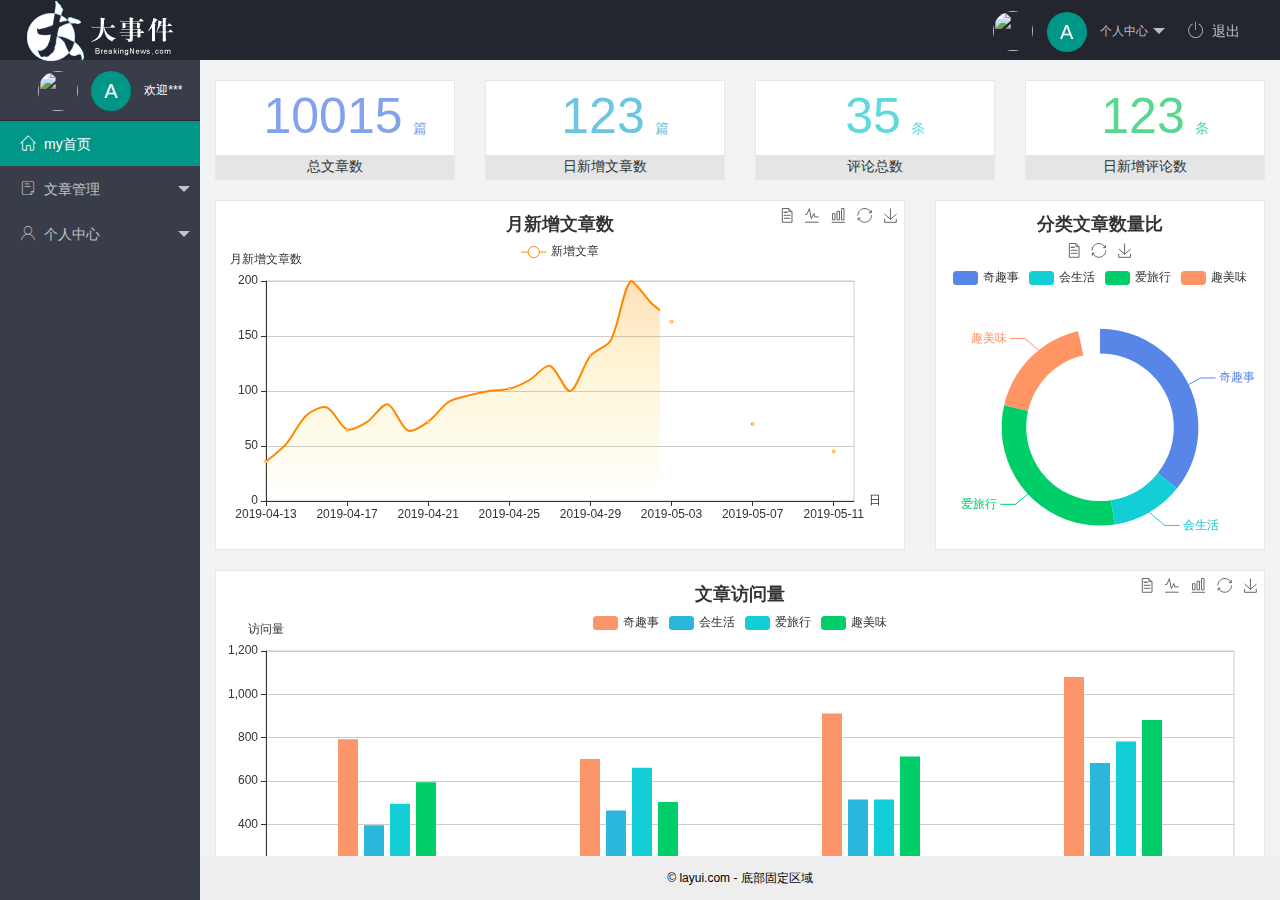
==== commit 1a57198b: "完成个人中心功能的开发" ====
--- a/index.html
+++ b/index.html
@@ -27,9 +27,9 @@
               个人中心
             </a>
             <dl class="layui-nav-child">
-              <dd><a href="">基本资料</a></dd>
-              <dd><a href="">更换头像</a></dd>
-              <dd><a href="">重置密码</a></dd>
+              <dd><a href="/user/user_info.html" target="fm">基本资料</a></dd>
+              <dd><a href="/user/user_avatar.html" target="fm">更换头像</a></dd>
+              <dd><a href="/user/user_pwd.html" target="fm">重置密码</a></dd>
             </dl>
           </li>
           <li class="layui-nav-item">
@@ -80,17 +80,17 @@
               >
               <dl class="layui-nav-child">
                 <dd>
-                  <a href="javascript:;"
+                  <a href="/user/user_info.html" target="fm"
                     ><i class="layui-icon layui-icon-app"></i>基本资料</a
                   >
                 </dd>
                 <dd>
-                  <a href="javascript:;"
+                  <a href="/user/user_avatar.html" target="fm"
                     ><i class="layui-icon layui-icon-app"></i>更换头像</a
                   >
                 </dd>
                 <dd>
-                  <a href="javascript:;"
+                  <a href="/user/user_pwd.html" target="fm"
                     ><i class="layui-icon layui-icon-app"></i>重置密码</a
                   >
                 </dd>
